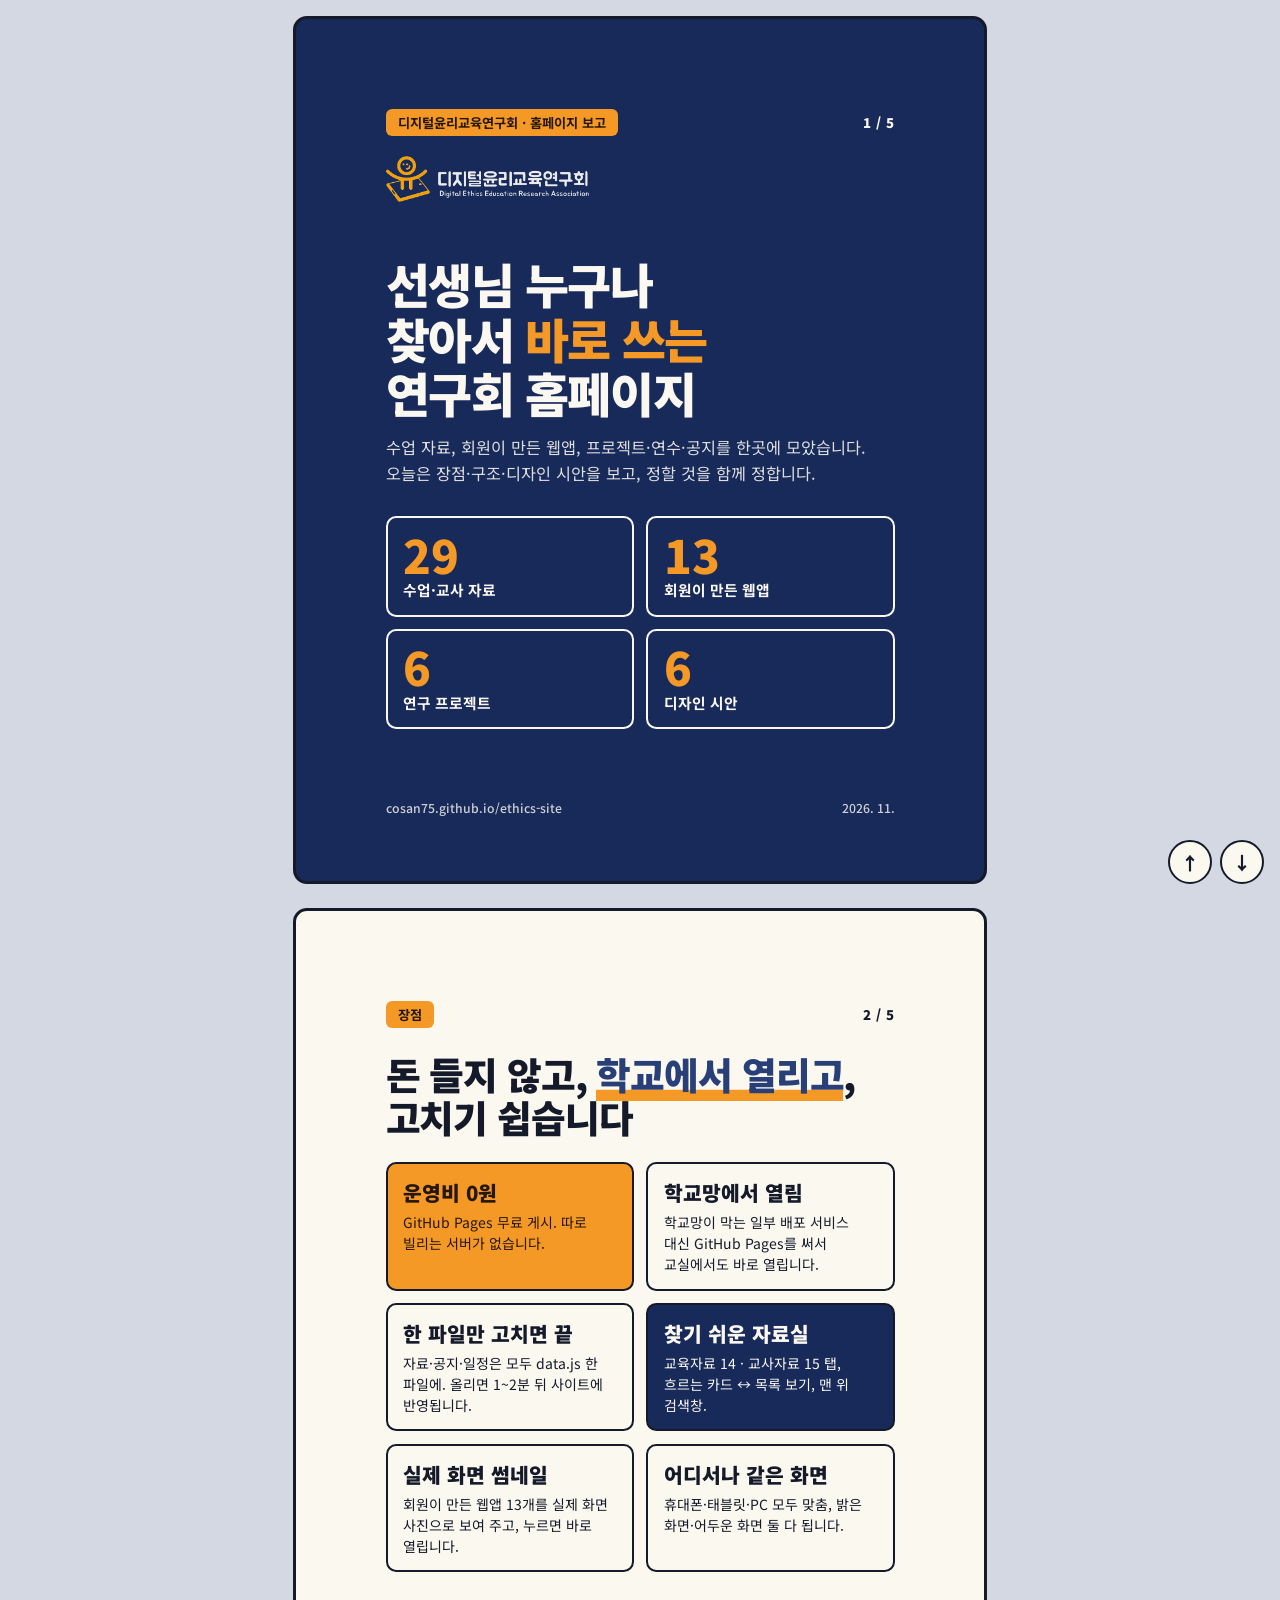
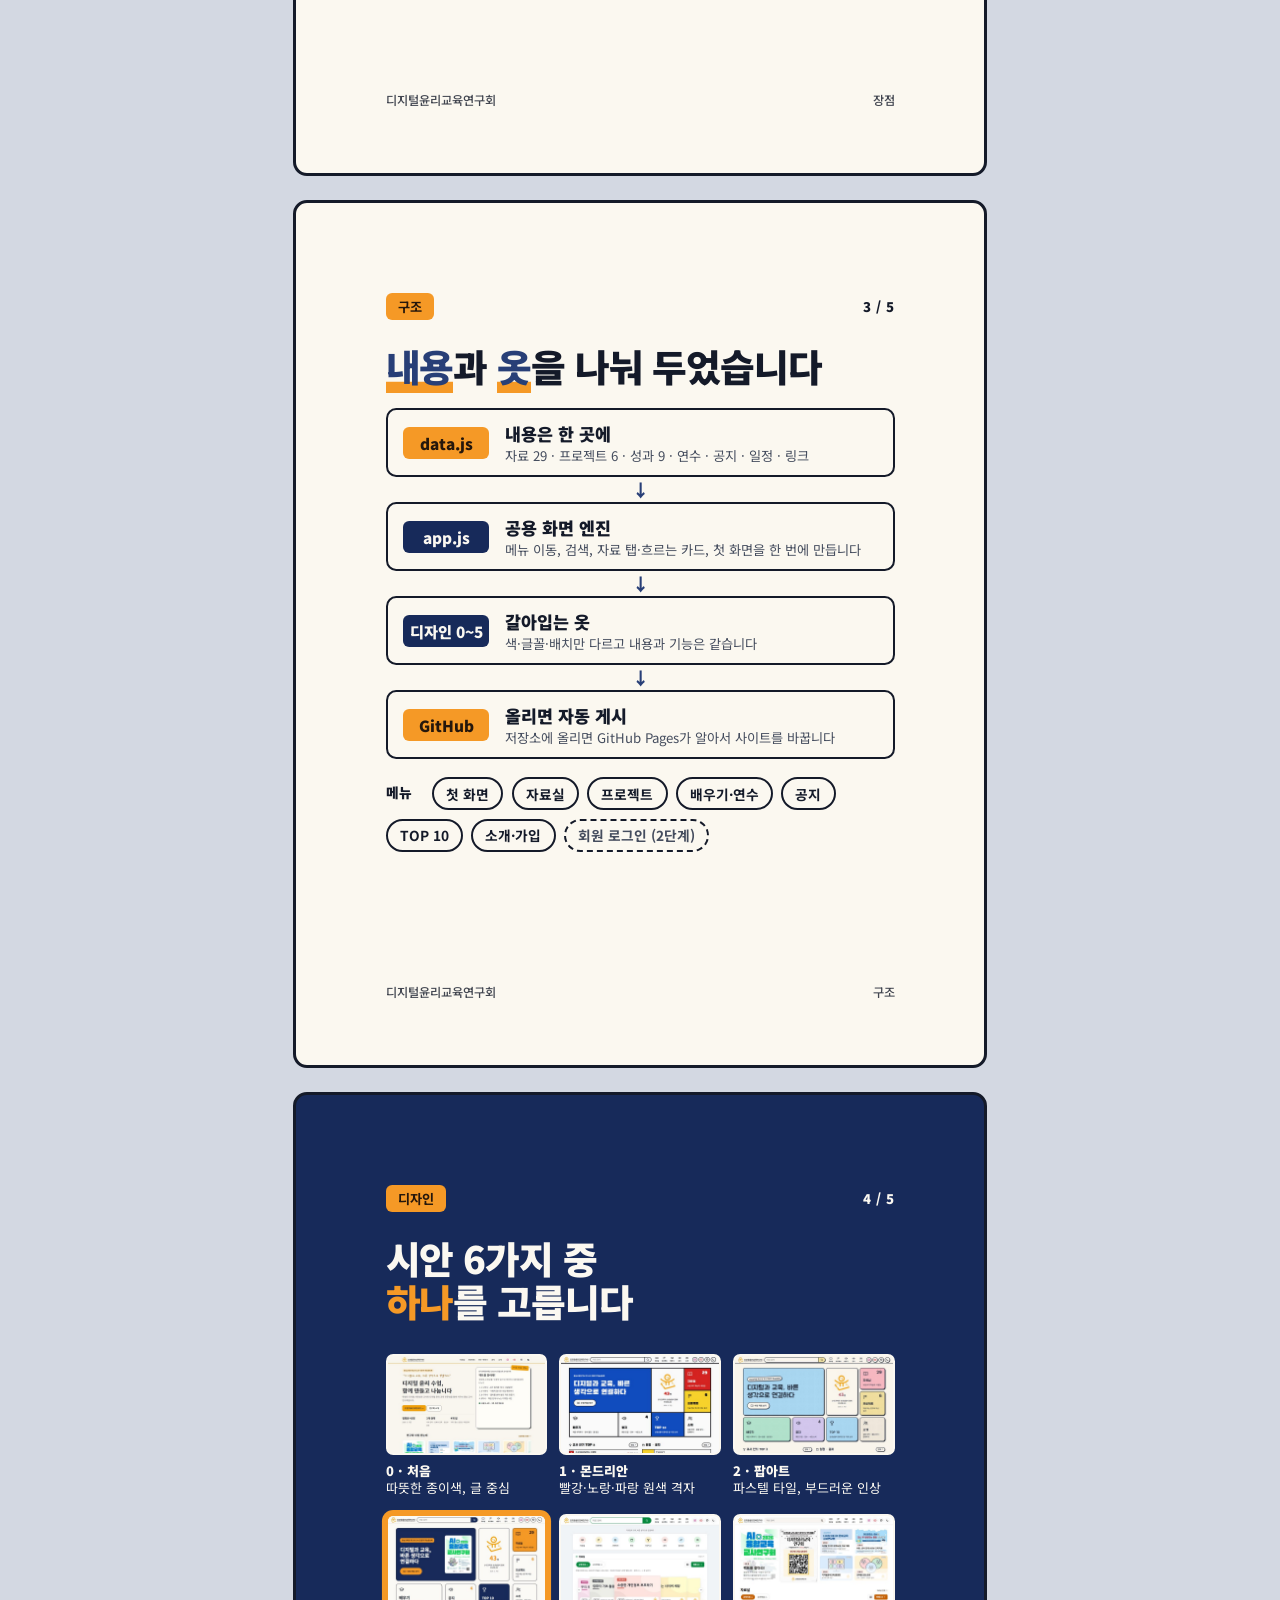
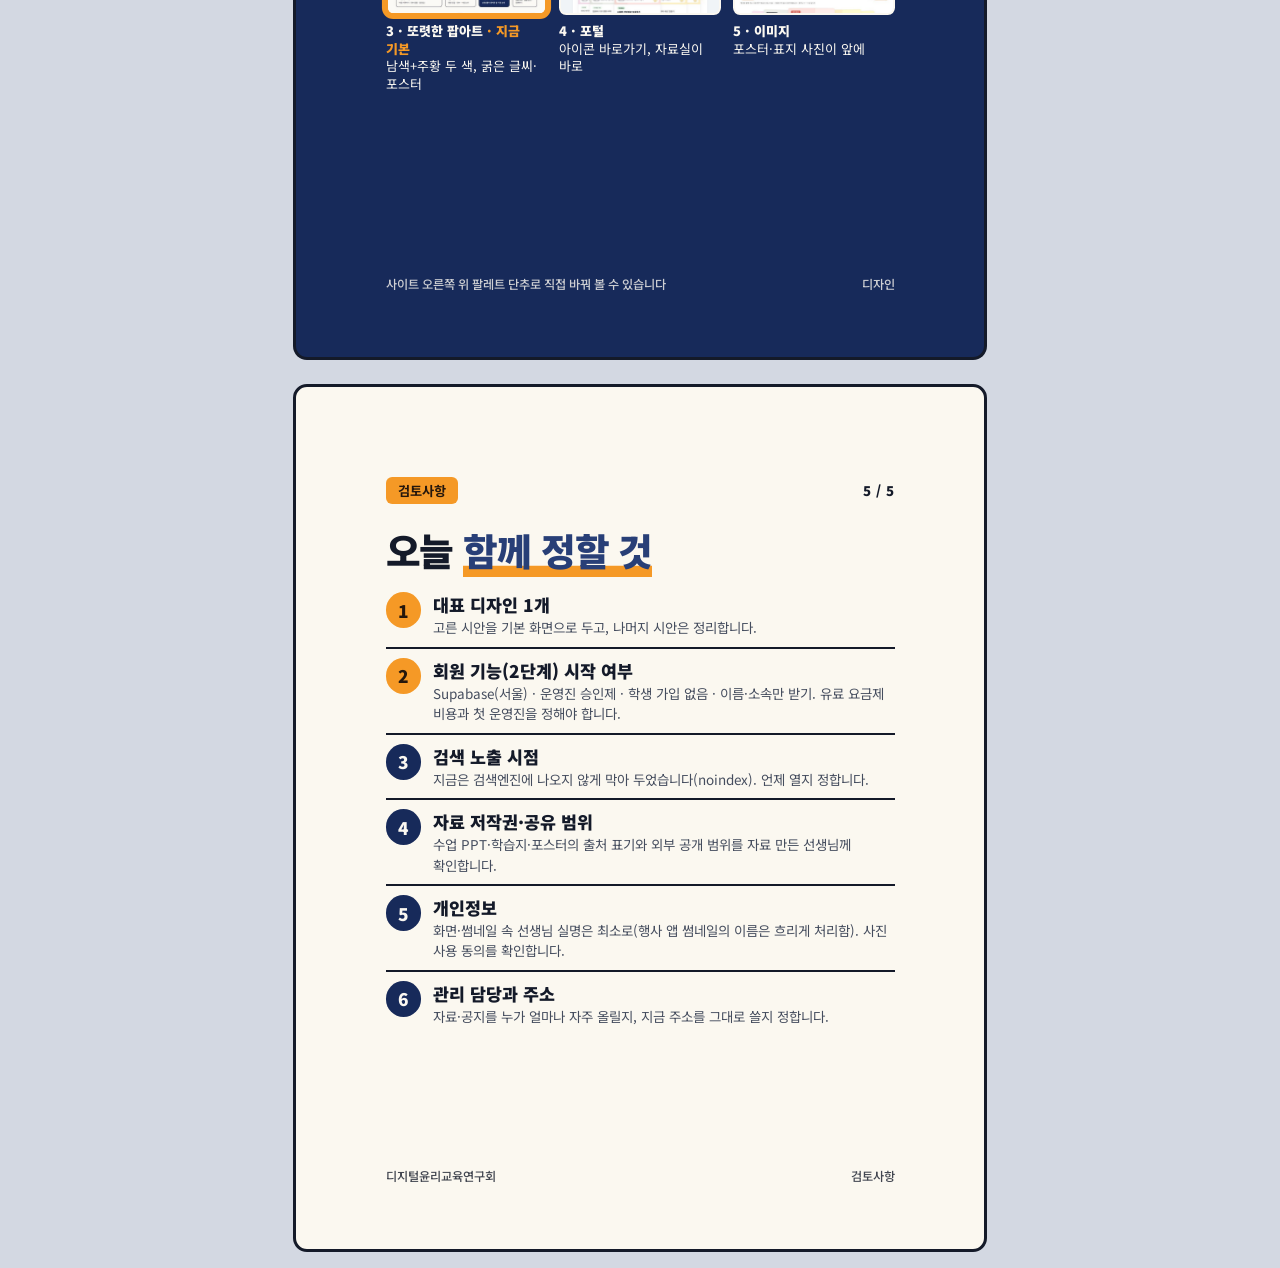
==== brief/index.html @ 2b992756 "docs(brief): 회의 발표용 카드뉴스 5장(장점·구조·디자인·검토사항), 디자인 3 이름을 '또렷한 팝아트'로 Co-Authored-By: Claude Opus 5.5 <n" ====
<!doctype html>
<html lang="ko">
<head>
<meta charset="utf-8">
<meta name="viewport" content="width=device-width, initial-scale=1">
<meta name="robots" content="noindex, nofollow">
<title>홈페이지 결과 보고</title>
<link rel="preconnect" href="https://fonts.googleapis.com">
<link rel="preconnect" href="https://fonts.gstatic.com" crossorigin>
<link href="https://fonts.googleapis.com/css2?family=Noto+Sans+KR:wght@400;500;700;900&display=swap" rel="stylesheet">
<style>
/* 카드뉴스 5장 · 디자인 3(또렷한 팝아트) 색을 그대로 씀 */
:root {
  --navy: oklch(30% 0.09 265);
  --navy-2: oklch(38% 0.1 265);
  --on-navy: oklch(98% 0.01 90);
  --orange: oklch(76% 0.16 65);
  --on-orange: oklch(22% 0.03 60);
  --paper: oklch(98% 0.012 90);
  --ink: oklch(22% 0.03 265);
  --ink-2: oklch(42% 0.03 265);
  --rule: oklch(22% 0.03 265);
  --bg: oklch(88% 0.015 265);
  --font: "Noto Sans KR", system-ui, sans-serif;
}
@media (prefers-color-scheme: dark) {
  :root:not([data-theme="light"]) { --bg: oklch(18% 0.02 265); }
}
:root[data-theme="dark"] { --bg: oklch(18% 0.02 265); }
* { box-sizing: border-box; }
html, body { margin: 0; overflow-x: clip; }
html { scroll-snap-type: y mandatory; scroll-behavior: smooth; }
body {
  background: var(--bg); color: var(--ink); font-family: var(--font);
  word-break: keep-all; overflow-wrap: break-word; -webkit-font-smoothing: antialiased;
}
.deck { display: flex; flex-direction: column; align-items: center; gap: 24px; padding: 16px; }
.card {
  width: min(100%, calc((100svh - 32px) * 0.8), 860px); aspect-ratio: 4 / 5; scroll-snap-align: center;
  container-type: inline-size; position: relative; overflow: hidden;
  border: 3px solid var(--rule); border-radius: 14px;
  background: var(--paper); color: var(--ink);
  display: flex; flex-direction: column; padding: 7cqi 7cqi 5cqi;
}
.card.navy { background: var(--navy); color: var(--on-navy); }
.top { display: flex; justify-content: space-between; align-items: center; gap: 3cqi; font-size: 2.6cqi; font-weight: 700; }
.tag { background: var(--orange); color: var(--on-orange); padding: 0.8cqi 2.4cqi; border-radius: 1.2cqi; }
.pg { font-weight: 900; letter-spacing: 0.04em; }
h1, h2 { margin: 0; font-weight: 900; letter-spacing: -0.03em; line-height: 1.14; }
h1 { font-size: 9.4cqi; margin-top: auto; }
h2 { font-size: 7.4cqi; margin-top: 5cqi; }
h1 em, h2 em { font-style: normal; color: var(--orange); }
.card:not(.navy) h2 em { color: var(--navy-2); box-shadow: inset 0 -2.2cqi 0 var(--orange); }
.lede { font-size: 3.2cqi; line-height: 1.55; margin: 3cqi 0 0; opacity: 0.88; }
.foot { margin-top: auto; padding-top: 3cqi; display: flex; justify-content: space-between; gap: 3cqi; font-size: 2.4cqi; font-weight: 500; opacity: 0.8; }

/* 1 표지 */
.stats { display: grid; grid-template-columns: repeat(2, minmax(0, 1fr)); gap: 2.4cqi; margin-top: 6cqi; }
.stats div { border: 0.5cqi solid var(--on-navy); border-radius: 2cqi; padding: 2.6cqi 3cqi; }
.stats b { display: block; font-size: 9cqi; font-weight: 900; line-height: 1; color: var(--orange); }
.stats span { font-size: 2.9cqi; font-weight: 700; }
.logo { width: 40cqi; height: auto; margin-top: 4cqi; }

/* 2 장점 */
.pros { list-style: none; margin: 4.5cqi 0 0; padding: 0; display: grid; grid-template-columns: repeat(2, minmax(0, 1fr)); gap: 2.4cqi; }
.pros li { border: 0.5cqi solid var(--rule); border-radius: 2cqi; padding: 2.6cqi 3cqi; background: var(--paper); }
.pros li:nth-child(1) { background: var(--orange); color: var(--on-orange); }
.pros li:nth-child(4) { background: var(--navy); color: var(--on-navy); }
.pros b { display: block; font-size: 4cqi; font-weight: 900; margin-bottom: 1cqi; }
.pros span { font-size: 2.75cqi; line-height: 1.5; display: block; }

/* 3 구조 */
.flow { display: grid; grid-template-columns: minmax(0, 1fr); margin-top: 4cqi; }
.step { display: grid; grid-template-columns: 17cqi minmax(0, 1fr); align-items: center; gap: 3cqi; border: 0.5cqi solid var(--rule); border-radius: 2cqi; padding: 2cqi 3cqi; background: var(--paper); }
.step code { font-family: var(--font); font-weight: 900; font-size: 3cqi; background: var(--navy); color: var(--on-navy); border-radius: 1.2cqi; padding: 1cqi 0; text-align: center; white-space: nowrap; }
.step.hot code { background: var(--orange); color: var(--on-orange); }
.step b { font-size: 3.4cqi; font-weight: 900; }
.step span { display: block; font-size: 2.6cqi; color: var(--ink-2); line-height: 1.45; }
.arrow { text-align: center; font-size: 3.4cqi; font-weight: 900; line-height: 1; padding: 0.8cqi 0; color: var(--navy-2); }
.menu { margin-top: 3.6cqi; display: flex; flex-wrap: wrap; gap: 1.6cqi; }
.menu span { border: 0.5cqi solid var(--rule); border-radius: 99px; padding: 0.9cqi 2.4cqi; font-size: 2.7cqi; font-weight: 700; white-space: nowrap; }
.menu .lbl { border: 0; padding-left: 0; font-weight: 900; }
.menu .later { border-style: dashed; color: var(--ink-2); }

/* 4 디자인 */
.shots { display: grid; grid-template-columns: repeat(3, minmax(0, 1fr)); gap: 3.4cqi 2.4cqi; margin-top: 6cqi; }
.shots figure { margin: 0; min-width: 0; }
.shots img { display: block; width: 100%; height: auto; aspect-ratio: 16 / 10; object-fit: cover; object-position: top; border-radius: 1.4cqi; border: 0.5cqi solid var(--on-navy); background: var(--paper); }
.shots figcaption { margin-top: 1.4cqi; font-size: 2.55cqi; line-height: 1.35; }
.shots figcaption b { font-weight: 900; }
.shots .pick img { border-color: var(--orange); box-shadow: 0 0 0 0.8cqi var(--orange); }
.shots .pick b::after { content: " · 지금 기본"; color: var(--orange); }

/* 5 검토사항 */
.todo { list-style: none; margin: 4cqi 0 0; padding: 0; display: grid; gap: 1.8cqi; counter-reset: t; }
.todo li { counter-increment: t; display: grid; grid-template-columns: 7cqi minmax(0, 1fr); gap: 2.4cqi; align-items: start; border-bottom: 0.4cqi solid var(--rule); padding-bottom: 1.8cqi; }
.todo li:last-child { border-bottom: 0; }
.todo li::before { content: counter(t); display: grid; place-items: center; width: 7cqi; height: 7cqi; border-radius: 50%; background: var(--navy); color: var(--on-navy); font-weight: 900; font-size: 3.4cqi; }
.todo li.now::before { background: var(--orange); color: var(--on-orange); }
.todo b { font-size: 3.4cqi; font-weight: 900; display: block; }
.todo span { font-size: 2.65cqi; line-height: 1.5; color: var(--ink-2); display: block; }

/* 넘기기 단추 */
.nav { position: fixed; right: 16px; bottom: 16px; display: flex; gap: 8px; z-index: 5; }
.nav button {
  width: 44px; height: 44px; border-radius: 50%; border: 2px solid var(--rule);
  background: var(--paper); color: var(--ink); font: 900 18px/1 var(--font); cursor: pointer;
}
.nav button:hover { background: var(--orange); color: var(--on-orange); }
.nav button:focus-visible { outline: 3px solid var(--orange); outline-offset: 2px; }
@media (prefers-reduced-motion: reduce) { html { scroll-behavior: auto; } }
@media print {
  html { scroll-snap-type: none; } body { background: #fff; }
  .nav { display: none; } .deck { padding: 0; gap: 0; }
  .card { width: 180mm; break-after: page; }
}
</style>
</head>
<body>
<main class="deck">

  <!-- 1 표지 -->
  <section class="card navy" id="c1" aria-label="1. 표지">
    <div class="top"><span class="tag">디지털윤리교육연구회 · 홈페이지 보고</span><span class="pg">1 / 5</span></div>
    <img class="logo" src="../img/lockup-dark.png" alt="디지털윤리교육연구회">
    <h1>선생님 누구나<br>찾아서 <em>바로 쓰는</em><br>연구회 홈페이지</h1>
    <p class="lede">수업 자료, 회원이 만든 웹앱, 프로젝트·연수·공지를 한곳에 모았습니다. 오늘은 장점·구조·디자인 시안을 보고, 정할 것을 함께 정합니다.</p>
    <div class="stats">
      <div><b>29</b><span>수업·교사 자료</span></div>
      <div><b>13</b><span>회원이 만든 웹앱</span></div>
      <div><b>6</b><span>연구 프로젝트</span></div>
      <div><b>6</b><span>디자인 시안</span></div>
    </div>
    <div class="foot"><span>cosan75.github.io/ethics-site</span><span>2026. 11.</span></div>
  </section>

  <!-- 2 장점 -->
  <section class="card" id="c2" aria-label="2. 장점">
    <div class="top"><span class="tag">장점</span><span class="pg">2 / 5</span></div>
    <h2>돈 들지 않고, <em>학교에서 열리고</em>,<br>고치기 쉽습니다</h2>
    <ul class="pros">
      <li><b>운영비 0원</b><span>GitHub Pages 무료 게시. 따로 빌리는 서버가 없습니다.</span></li>
      <li><b>학교망에서 열림</b><span>학교망이 막는 일부 배포 서비스 대신 GitHub Pages를 써서 교실에서도 바로 열립니다.</span></li>
      <li><b>한 파일만 고치면 끝</b><span>자료·공지·일정은 모두 data.js 한 파일에. 올리면 1~2분 뒤 사이트에 반영됩니다.</span></li>
      <li><b>찾기 쉬운 자료실</b><span>교육자료 14 · 교사자료 15 탭, 흐르는 카드 ↔ 목록 보기, 맨 위 검색창.</span></li>
      <li><b>실제 화면 썸네일</b><span>회원이 만든 웹앱 13개를 실제 화면 사진으로 보여 주고, 누르면 바로 열립니다.</span></li>
      <li><b>어디서나 같은 화면</b><span>휴대폰·태블릿·PC 모두 맞춤, 밝은 화면·어두운 화면 둘 다 됩니다.</span></li>
    </ul>
    <div class="foot"><span>디지털윤리교육연구회</span><span>장점</span></div>
  </section>

  <!-- 3 구조 -->
  <section class="card" id="c3" aria-label="3. 구조">
    <div class="top"><span class="tag">구조</span><span class="pg">3 / 5</span></div>
    <h2><em>내용</em>과 <em>옷</em>을 나눠 두었습니다</h2>
    <div class="flow">
      <div class="step hot"><code>data.js</code><div><b>내용은 한 곳에</b><span>자료 29 · 프로젝트 6 · 성과 9 · 연수 · 공지 · 일정 · 링크</span></div></div>
      <div class="arrow" aria-hidden="true">↓</div>
      <div class="step"><code>app.js</code><div><b>공용 화면 엔진</b><span>메뉴 이동, 검색, 자료 탭·흐르는 카드, 첫 화면을 한 번에 만듭니다</span></div></div>
      <div class="arrow" aria-hidden="true">↓</div>
      <div class="step"><code>디자인 0~5</code><div><b>갈아입는 옷</b><span>색·글꼴·배치만 다르고 내용과 기능은 같습니다</span></div></div>
      <div class="arrow" aria-hidden="true">↓</div>
      <div class="step hot"><code>GitHub</code><div><b>올리면 자동 게시</b><span>저장소에 올리면 GitHub Pages가 알아서 사이트를 바꿉니다</span></div></div>
    </div>
    <div class="menu">
      <span class="lbl">메뉴</span><span>첫 화면</span><span>자료실</span><span>프로젝트</span><span>배우기·연수</span><span>공지</span><span>TOP 10</span><span>소개·가입</span><span class="later">회원 로그인 (2단계)</span>
    </div>
    <div class="foot"><span>디지털윤리교육연구회</span><span>구조</span></div>
  </section>

  <!-- 4 디자인 -->
  <section class="card navy" id="c4" aria-label="4. 디자인 시안">
    <div class="top"><span class="tag">디자인</span><span class="pg">4 / 5</span></div>
    <h2>시안 6가지 중<br><em>하나</em>를 고릅니다</h2>
    <div class="shots">
      <figure><img src="d0.jpg" alt="디자인 0 첫 화면" width="640" height="400"><figcaption><b>0 · 처음</b><br>따뜻한 종이색, 글 중심</figcaption></figure>
      <figure><img src="d1.jpg" alt="디자인 1 첫 화면" width="640" height="400"><figcaption><b>1 · 몬드리안</b><br>빨강·노랑·파랑 원색 격자</figcaption></figure>
      <figure><img src="d2.jpg" alt="디자인 2 첫 화면" width="640" height="400"><figcaption><b>2 · 팝아트</b><br>파스텔 타일, 부드러운 인상</figcaption></figure>
      <figure class="pick"><img src="d3.jpg" alt="디자인 3 첫 화면" width="640" height="400"><figcaption><b>3 · 또렷한 팝아트</b><br>남색+주황 두 색, 굵은 글씨·포스터</figcaption></figure>
      <figure><img src="d4.jpg" alt="디자인 4 첫 화면" width="640" height="400"><figcaption><b>4 · 포털</b><br>아이콘 바로가기, 자료실이 바로</figcaption></figure>
      <figure><img src="d5.jpg" alt="디자인 5 첫 화면" width="640" height="400"><figcaption><b>5 · 이미지</b><br>포스터·표지 사진이 앞에</figcaption></figure>
    </div>
    <div class="foot"><span>사이트 오른쪽 위 팔레트 단추로 직접 바꿔 볼 수 있습니다</span><span>디자인</span></div>
  </section>

  <!-- 5 검토사항 -->
  <section class="card" id="c5" aria-label="5. 검토사항">
    <div class="top"><span class="tag">검토사항</span><span class="pg">5 / 5</span></div>
    <h2>오늘 <em>함께 정할 것</em></h2>
    <ol class="todo">
      <li class="now"><div><b>대표 디자인 1개</b><span>고른 시안을 기본 화면으로 두고, 나머지 시안은 정리합니다.</span></div></li>
      <li class="now"><div><b>회원 기능(2단계) 시작 여부</b><span>Supabase(서울) · 운영진 승인제 · 학생 가입 없음 · 이름·소속만 받기. 유료 요금제 비용과 첫 운영진을 정해야 합니다.</span></div></li>
      <li><div><b>검색 노출 시점</b><span>지금은 검색엔진에 나오지 않게 막아 두었습니다(noindex). 언제 열지 정합니다.</span></div></li>
      <li><div><b>자료 저작권·공유 범위</b><span>수업 PPT·학습지·포스터의 출처 표기와 외부 공개 범위를 자료 만든 선생님께 확인합니다.</span></div></li>
      <li><div><b>개인정보</b><span>화면·썸네일 속 선생님 실명은 최소로(행사 앱 썸네일의 이름은 흐리게 처리함). 사진 사용 동의를 확인합니다.</span></div></li>
      <li><div><b>관리 담당과 주소</b><span>자료·공지를 누가 얼마나 자주 올릴지, 지금 주소를 그대로 쓸지 정합니다.</span></div></li>
    </ol>
    <div class="foot"><span>디지털윤리교육연구회</span><span>검토사항</span></div>
  </section>

</main>
<nav class="nav" aria-label="카드 넘기기">
  <button type="button" data-d="-1" aria-label="이전 카드">↑</button>
  <button type="button" data-d="1" aria-label="다음 카드">↓</button>
</nav>
<script>
(function () {
  var cards = [].slice.call(document.querySelectorAll(".card"));
  function cur() {
    var mid = window.innerHeight / 2, best = 0, d = Infinity;
    cards.forEach(function (c, i) { var r = c.getBoundingClientRect(), m = Math.abs(r.top + r.height / 2 - mid); if (m < d) { d = m; best = i; } });
    return best;
  }
  function go(step) { var i = Math.max(0, Math.min(cards.length - 1, cur() + step)); cards[i].scrollIntoView({ block: "center" }); }
  document.querySelectorAll(".nav button").forEach(function (b) { b.addEventListener("click", function () { go(+b.dataset.d); }); });
  document.addEventListener("keydown", function (e) {
    if (e.key === "ArrowRight" || e.key === "ArrowDown" || e.key === "PageDown" || e.key === " ") { e.preventDefault(); go(1); }
    else if (e.key === "ArrowLeft" || e.key === "ArrowUp" || e.key === "PageUp") { e.preventDefault(); go(-1); }
  });
})();
</script>
</body>
</html>
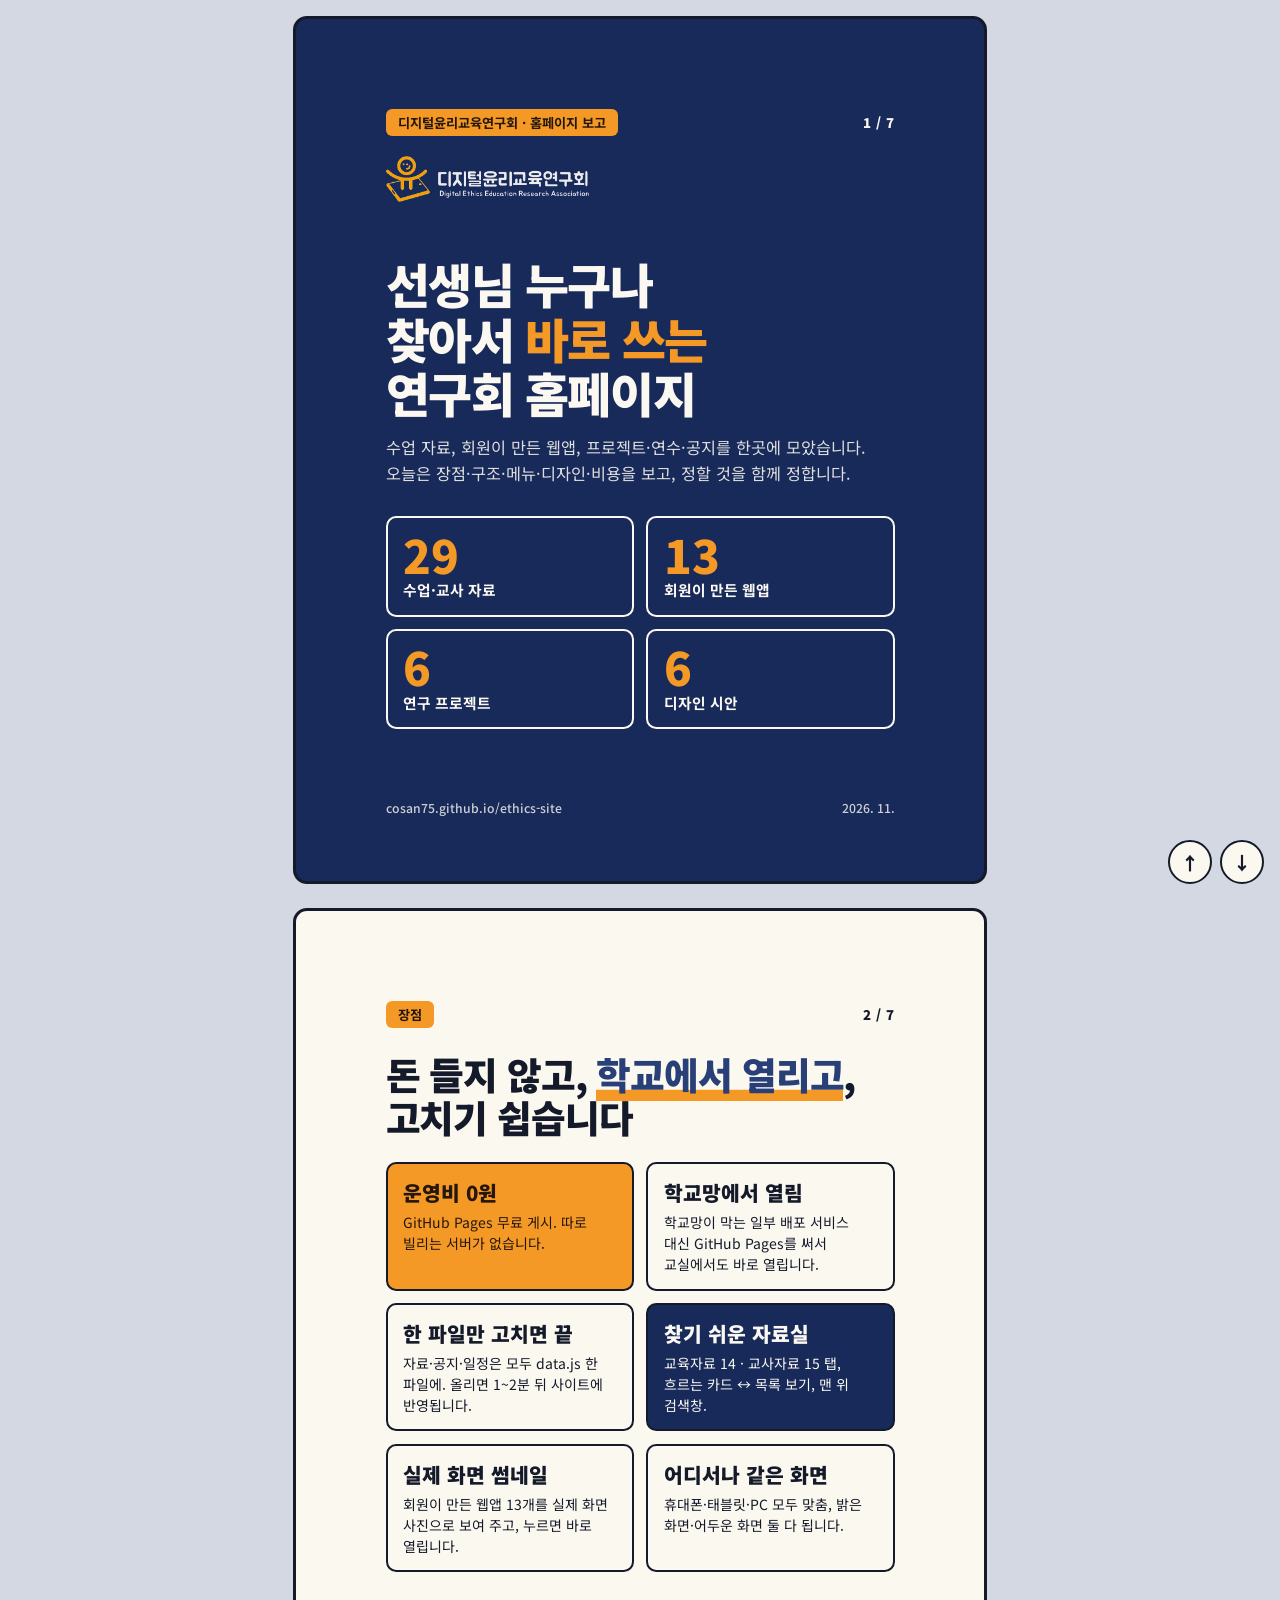
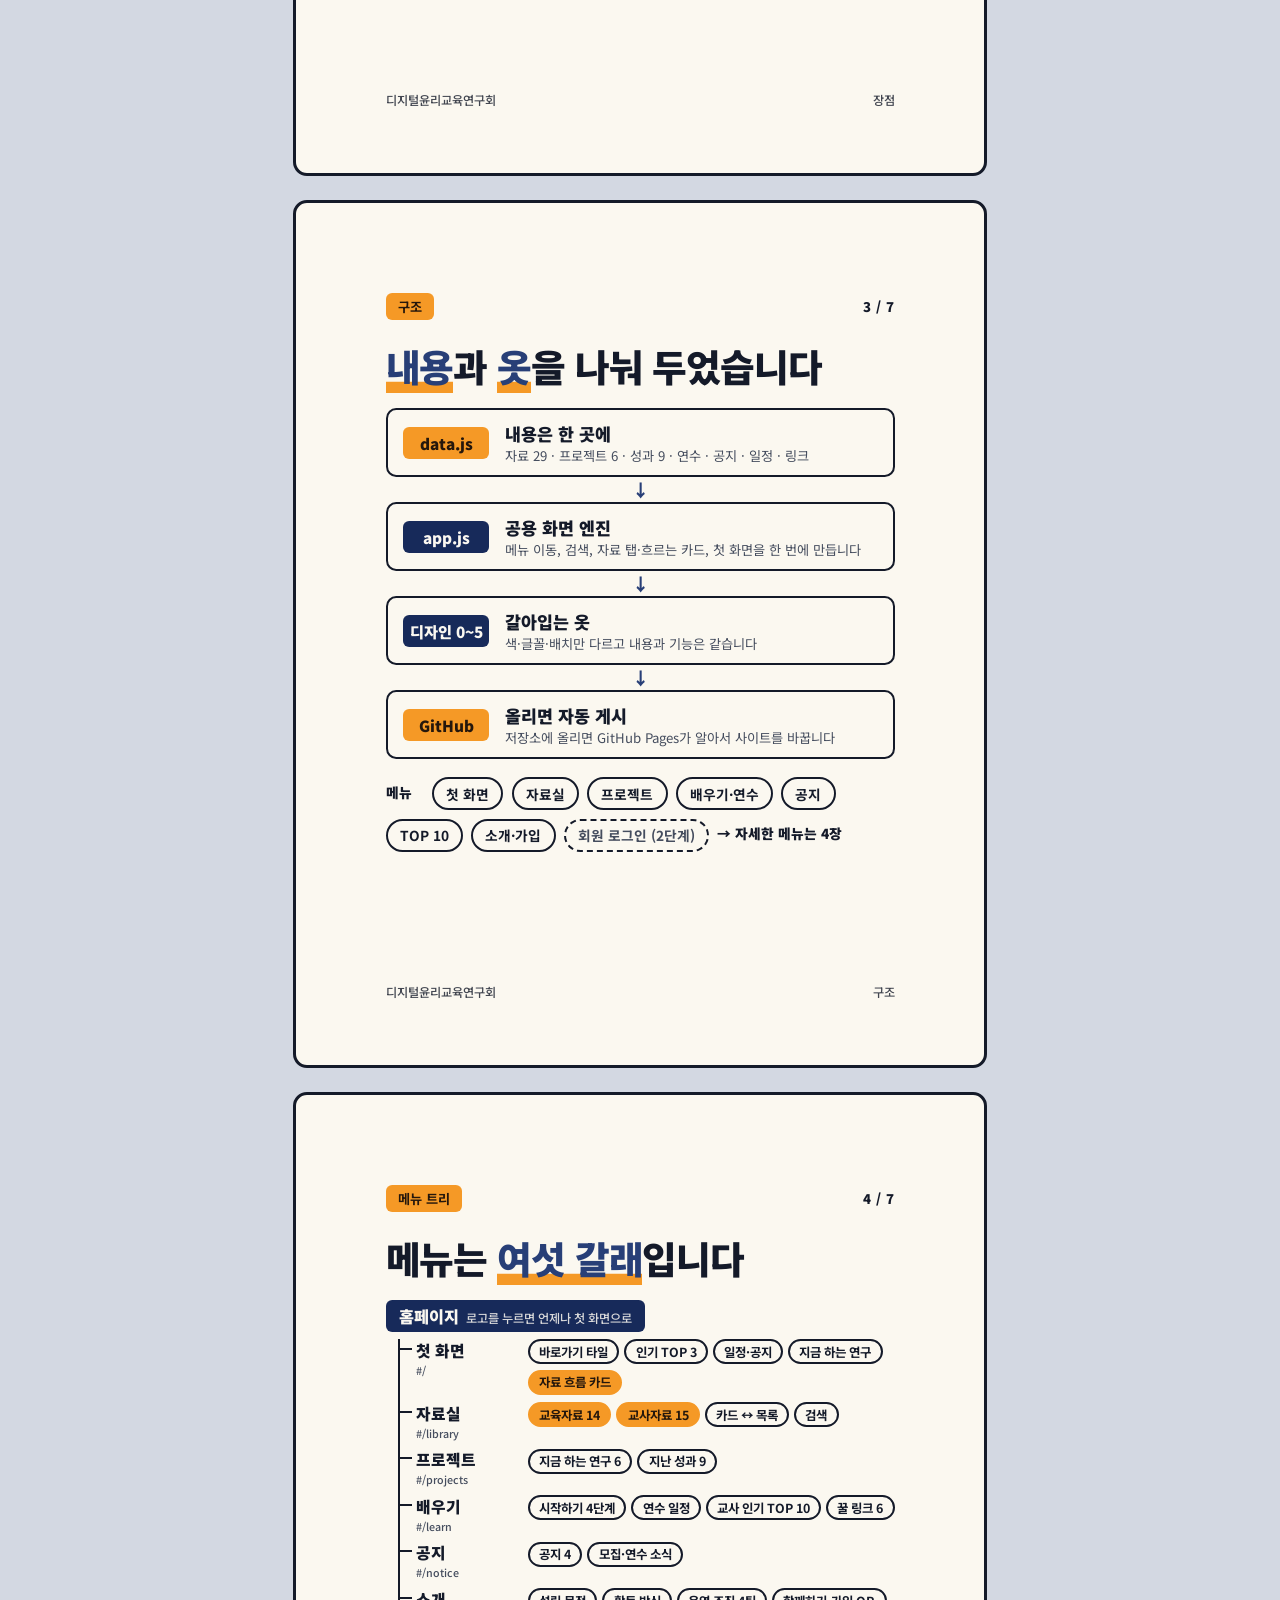
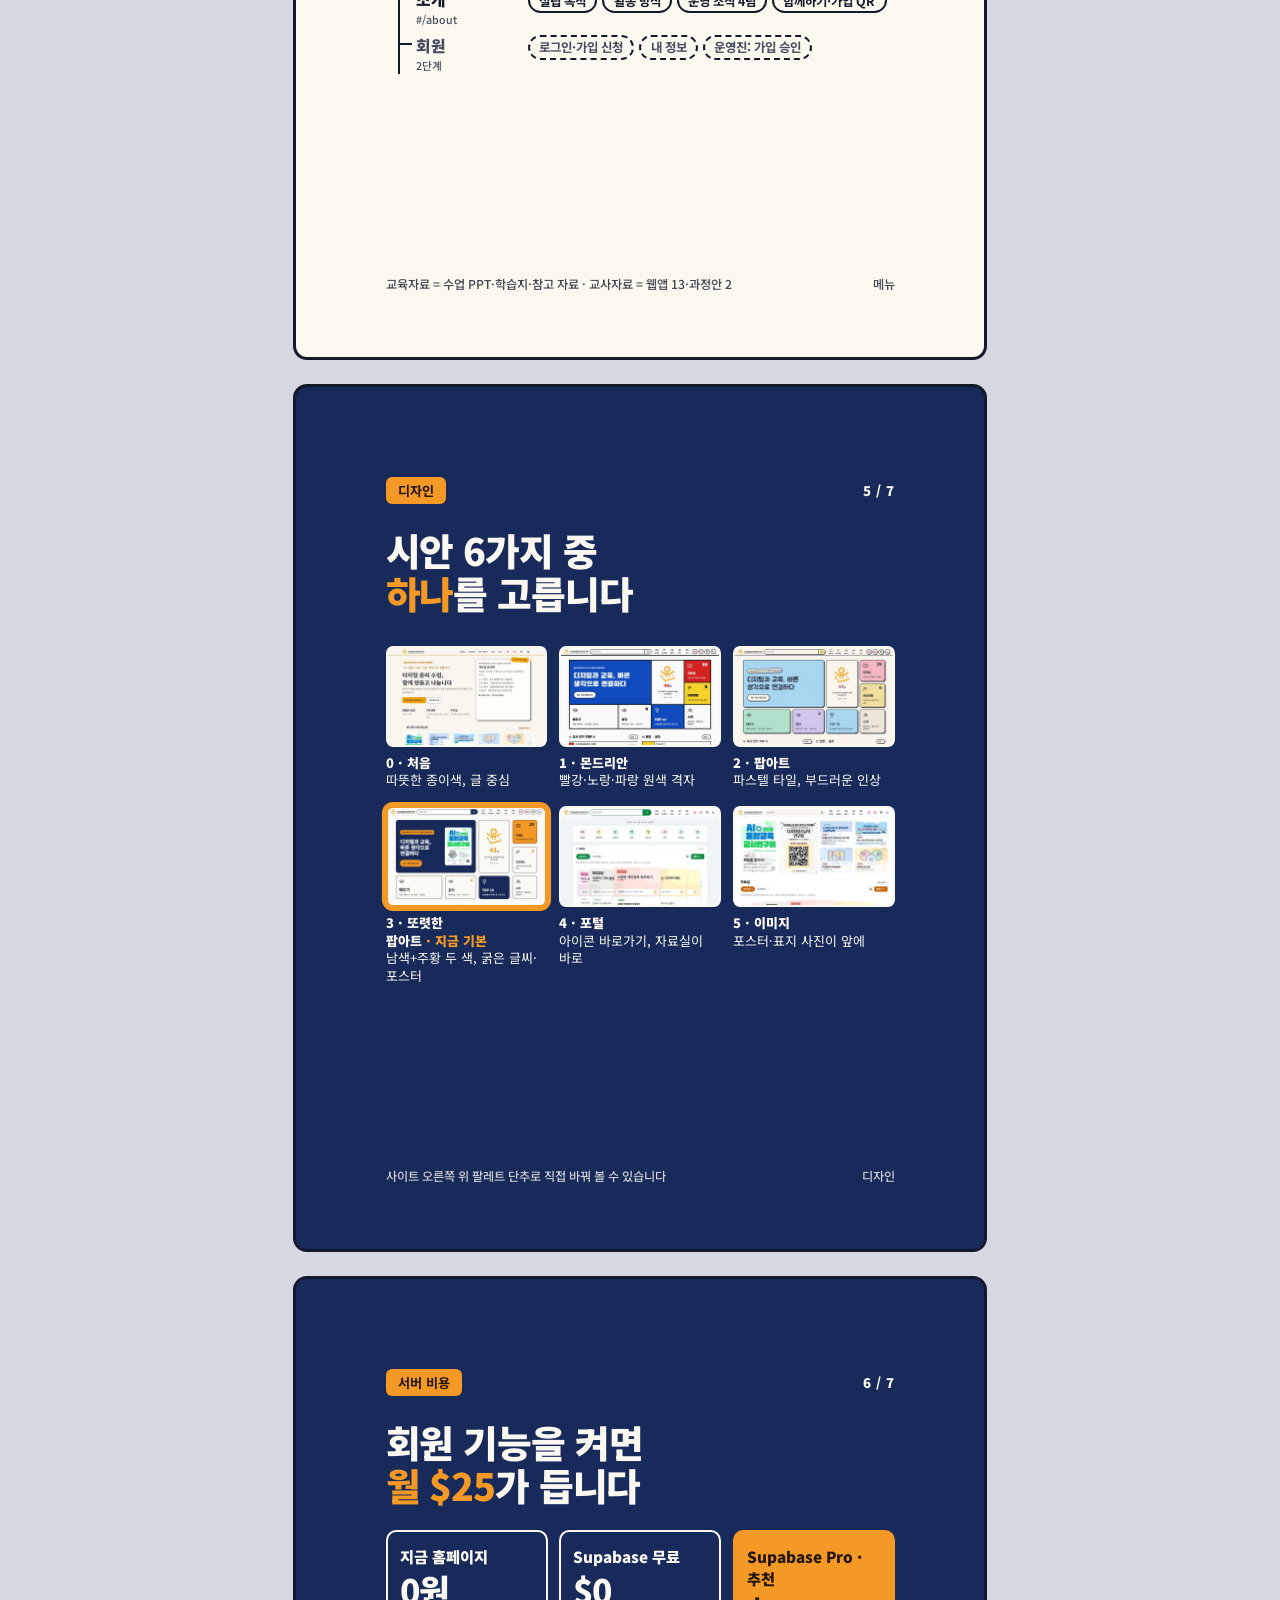
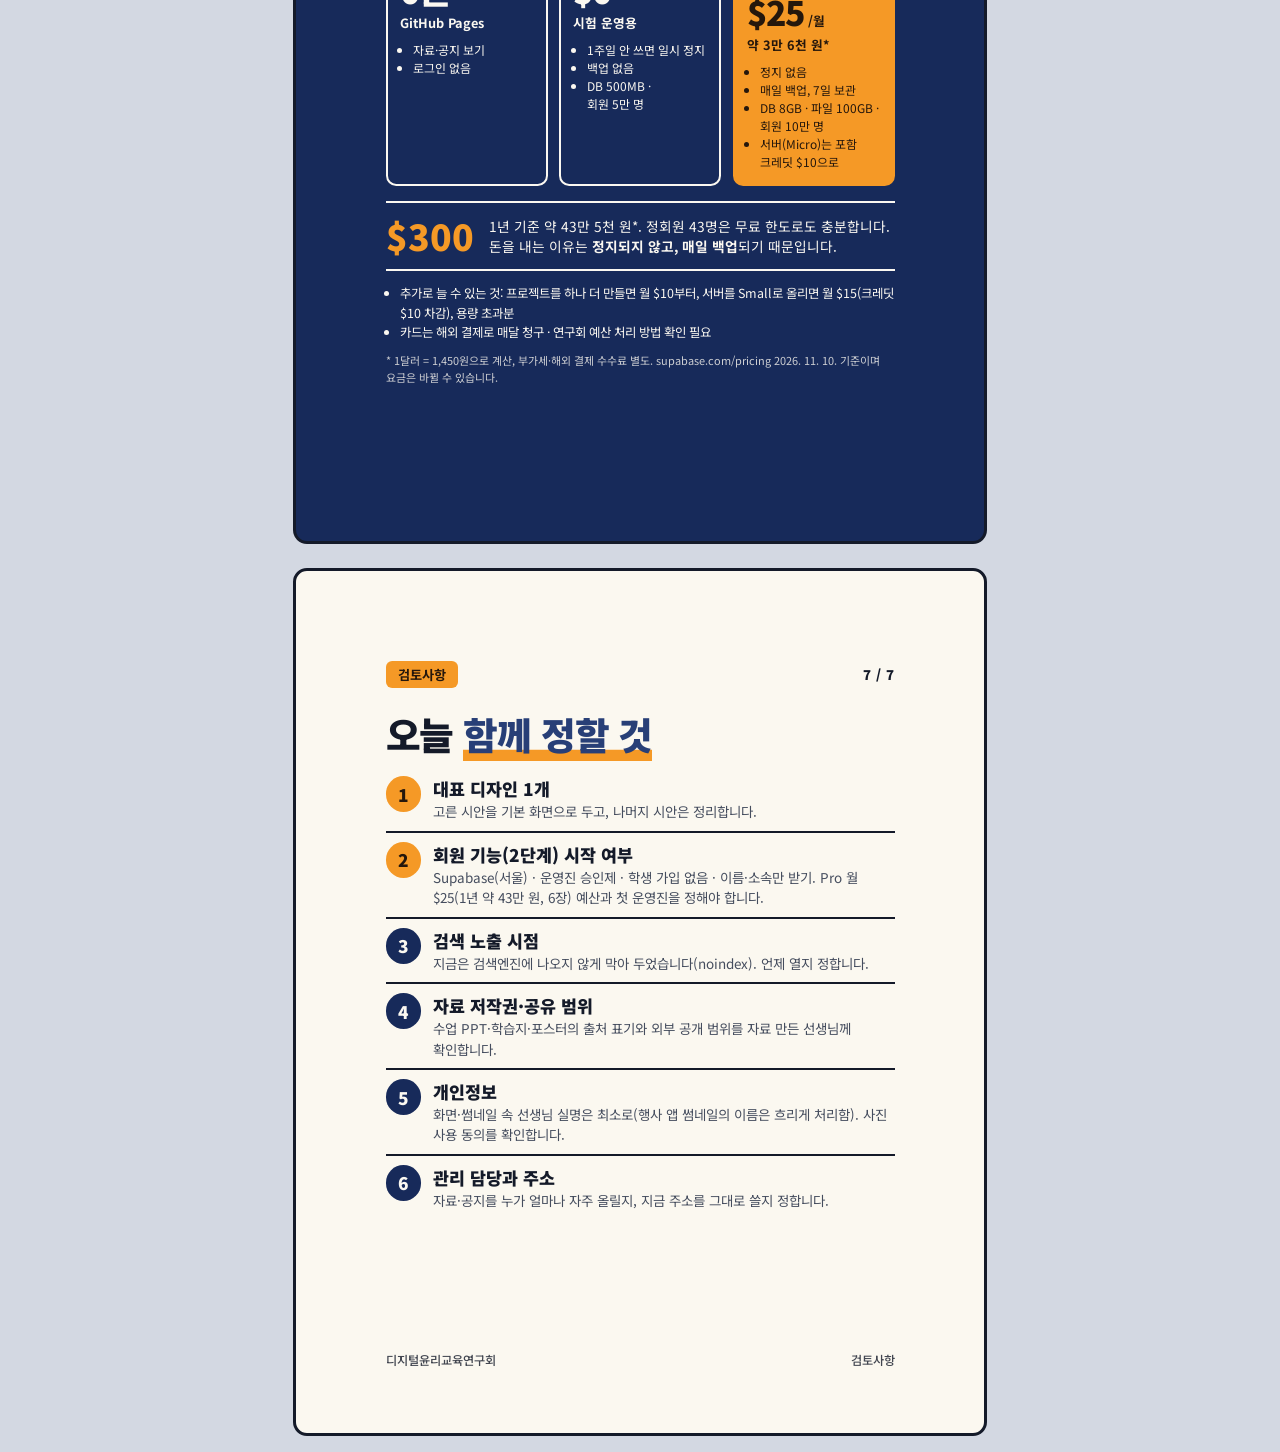
==== commit 8c4f15fe: "docs(brief): 메뉴 트리·Supabase 서버 비용 카드 추가(7장) Co-Authored-By: Claude Opus 5.5 <noreply@anthropic.com>" ====
--- a/brief/index.html
+++ b/brief/index.html
@@ -89,7 +89,7 @@
 .shots figcaption { margin-top: 1.4cqi; font-size: 2.55cqi; line-height: 1.35; }
 .shots figcaption b { font-weight: 900; }
 .shots .pick img { border-color: var(--orange); box-shadow: 0 0 0 0.8cqi var(--orange); }
-.shots .pick b::after { content: " · 지금 기본"; color: var(--orange); }
+.shots .pick b::after { content: " · 지금 기본"; color: var(--orange); white-space: nowrap; }
 
 /* 5 검토사항 */
 .todo { list-style: none; margin: 4cqi 0 0; padding: 0; display: grid; gap: 1.8cqi; counter-reset: t; }
@@ -100,6 +100,36 @@
 .todo b { font-size: 3.4cqi; font-weight: 900; display: block; }
 .todo span { font-size: 2.65cqi; line-height: 1.5; color: var(--ink-2); display: block; }
 
+/* 메뉴 트리 */
+.tree { list-style: none; margin: 4cqi 0 0; padding: 0; font-size: 2.7cqi; line-height: 1.45; }
+.tree .root { display: inline-block; background: var(--navy); color: var(--on-navy); font-weight: 900; font-size: 3.2cqi; border-radius: 1.2cqi; padding: 0.8cqi 2.6cqi; }
+.tree .root small { font-weight: 500; font-size: 2.4cqi; opacity: 0.85; margin-left: 1.4cqi; }
+.tree > li > ul { list-style: none; margin: 1.4cqi 0 0 2.4cqi; padding: 0 0 0 3.2cqi; border-left: 0.5cqi solid var(--rule); display: grid; gap: 1.5cqi; }
+.tree > li > ul > li { position: relative; display: grid; grid-template-columns: 20cqi minmax(0, 1fr); gap: 2cqi; align-items: baseline; }
+.tree > li > ul > li::before { content: ""; position: absolute; left: -3.2cqi; top: 1.7cqi; width: 2.4cqi; border-top: 0.5cqi solid var(--rule); }
+.tree b { font-weight: 900; font-size: 3.1cqi; }
+.tree b code { font-family: var(--font); font-weight: 500; font-size: 2.1cqi; color: var(--ink-2); display: block; }
+.tree .leaf { display: flex; flex-wrap: wrap; gap: 1cqi; }
+.tree .leaf span { border: 0.4cqi solid var(--rule); border-radius: 99px; padding: 0.3cqi 1.8cqi; font-weight: 700; font-size: 2.45cqi; white-space: nowrap; }
+.tree .leaf span.o { background: var(--orange); color: var(--on-orange); border-color: var(--orange); }
+.tree .later b { color: var(--ink-2); }
+.tree .later .leaf span { color: var(--ink-2); border-style: dashed; }
+
+/* 비용 */
+.plans { display: grid; grid-template-columns: repeat(3, minmax(0, 1fr)); gap: 2.2cqi; margin-top: 4.5cqi; }
+.plan { border: 0.5cqi solid var(--on-navy); border-radius: 2cqi; padding: 2.6cqi 2.4cqi; display: flex; flex-direction: column; gap: 1.2cqi; }
+.plan.rec { background: var(--orange); color: var(--on-orange); border-color: var(--orange); }
+.plan h3 { margin: 0; font-size: 3cqi; font-weight: 900; }
+.plan .price { font-size: 6.6cqi; font-weight: 900; line-height: 1; letter-spacing: -0.03em; }
+.plan .price small { font-size: 2.5cqi; font-weight: 700; letter-spacing: 0; }
+.plan .krw { font-size: 2.5cqi; font-weight: 700; }
+.plan ul { margin: 0.6cqi 0 0; padding: 0 0 0 2.6cqi; font-size: 2.35cqi; line-height: 1.5; }
+.year { margin-top: 3cqi; display: grid; grid-template-columns: auto minmax(0, 1fr); gap: 3cqi; align-items: center; border-top: 0.5cqi solid var(--on-navy); border-bottom: 0.5cqi solid var(--on-navy); padding: 2.4cqi 0; }
+.year b { font-size: 7cqi; font-weight: 900; color: var(--orange); line-height: 1; }
+.year span { font-size: 2.7cqi; line-height: 1.5; }
+.extra { margin: 2.6cqi 0 0; padding: 0 0 0 2.8cqi; font-size: 2.45cqi; line-height: 1.55; }
+.note { margin: 2cqi 0 0; font-size: 2.15cqi; line-height: 1.5; opacity: 0.8; }
+
 /* 넘기기 단추 */
 .nav { position: fixed; right: 16px; bottom: 16px; display: flex; gap: 8px; z-index: 5; }
 .nav button {
@@ -121,10 +151,10 @@
 
   <!-- 1 표지 -->
   <section class="card navy" id="c1" aria-label="1. 표지">
-    <div class="top"><span class="tag">디지털윤리교육연구회 · 홈페이지 보고</span><span class="pg">1 / 5</span></div>
+    <div class="top"><span class="tag">디지털윤리교육연구회 · 홈페이지 보고</span><span class="pg">1 / 7</span></div>
     <img class="logo" src="../img/lockup-dark.png" alt="디지털윤리교육연구회">
     <h1>선생님 누구나<br>찾아서 <em>바로 쓰는</em><br>연구회 홈페이지</h1>
-    <p class="lede">수업 자료, 회원이 만든 웹앱, 프로젝트·연수·공지를 한곳에 모았습니다. 오늘은 장점·구조·디자인 시안을 보고, 정할 것을 함께 정합니다.</p>
+    <p class="lede">수업 자료, 회원이 만든 웹앱, 프로젝트·연수·공지를 한곳에 모았습니다. 오늘은 장점·구조·메뉴·디자인·비용을 보고, 정할 것을 함께 정합니다.</p>
     <div class="stats">
       <div><b>29</b><span>수업·교사 자료</span></div>
       <div><b>13</b><span>회원이 만든 웹앱</span></div>
@@ -136,7 +166,7 @@
 
   <!-- 2 장점 -->
   <section class="card" id="c2" aria-label="2. 장점">
-    <div class="top"><span class="tag">장점</span><span class="pg">2 / 5</span></div>
+    <div class="top"><span class="tag">장점</span><span class="pg">2 / 7</span></div>
     <h2>돈 들지 않고, <em>학교에서 열리고</em>,<br>고치기 쉽습니다</h2>
     <ul class="pros">
       <li><b>운영비 0원</b><span>GitHub Pages 무료 게시. 따로 빌리는 서버가 없습니다.</span></li>
@@ -151,7 +181,7 @@
 
   <!-- 3 구조 -->
   <section class="card" id="c3" aria-label="3. 구조">
-    <div class="top"><span class="tag">구조</span><span class="pg">3 / 5</span></div>
+    <div class="top"><span class="tag">구조</span><span class="pg">3 / 7</span></div>
     <h2><em>내용</em>과 <em>옷</em>을 나눠 두었습니다</h2>
     <div class="flow">
       <div class="step hot"><code>data.js</code><div><b>내용은 한 곳에</b><span>자료 29 · 프로젝트 6 · 성과 9 · 연수 · 공지 · 일정 · 링크</span></div></div>
@@ -163,14 +193,34 @@
       <div class="step hot"><code>GitHub</code><div><b>올리면 자동 게시</b><span>저장소에 올리면 GitHub Pages가 알아서 사이트를 바꿉니다</span></div></div>
     </div>
     <div class="menu">
-      <span class="lbl">메뉴</span><span>첫 화면</span><span>자료실</span><span>프로젝트</span><span>배우기·연수</span><span>공지</span><span>TOP 10</span><span>소개·가입</span><span class="later">회원 로그인 (2단계)</span>
+      <span class="lbl">메뉴</span><span>첫 화면</span><span>자료실</span><span>프로젝트</span><span>배우기·연수</span><span>공지</span><span>TOP 10</span><span>소개·가입</span><span class="later">회원 로그인 (2단계)</span><span class="lbl">→ 자세한 메뉴는 4장</span>
     </div>
     <div class="foot"><span>디지털윤리교육연구회</span><span>구조</span></div>
   </section>
 
-  <!-- 4 디자인 -->
-  <section class="card navy" id="c4" aria-label="4. 디자인 시안">
-    <div class="top"><span class="tag">디자인</span><span class="pg">4 / 5</span></div>
+  <!-- 4 메뉴 트리 -->
+  <section class="card" id="c4" aria-label="4. 메뉴 트리">
+    <div class="top"><span class="tag">메뉴 트리</span><span class="pg">4 / 7</span></div>
+    <h2>메뉴는 <em>여섯 갈래</em>입니다</h2>
+    <ul class="tree">
+      <li><span class="root">홈페이지<small>로고를 누르면 언제나 첫 화면으로</small></span>
+        <ul>
+          <li><b>첫 화면<code>#/</code></b><div class="leaf"><span>바로가기 타일</span><span>인기 TOP 3</span><span>일정·공지</span><span>지금 하는 연구</span><span class="o">자료 흐름 카드</span></div></li>
+          <li><b>자료실<code>#/library</code></b><div class="leaf"><span class="o">교육자료 14</span><span class="o">교사자료 15</span><span>카드 ↔ 목록</span><span>검색</span></div></li>
+          <li><b>프로젝트<code>#/projects</code></b><div class="leaf"><span>지금 하는 연구 6</span><span>지난 성과 9</span></div></li>
+          <li><b>배우기<code>#/learn</code></b><div class="leaf"><span>시작하기 4단계</span><span>연수 일정</span><span>교사 인기 TOP 10</span><span>꿀 링크 6</span></div></li>
+          <li><b>공지<code>#/notice</code></b><div class="leaf"><span>공지 4</span><span>모집·연수 소식</span></div></li>
+          <li><b>소개<code>#/about</code></b><div class="leaf"><span>설립 목적</span><span>활동 방식</span><span>운영 조직 4팀</span><span>함께하기·가입 QR</span></div></li>
+          <li class="later"><b>회원<code>2단계</code></b><div class="leaf"><span>로그인·가입 신청</span><span>내 정보</span><span>운영진: 가입 승인</span></div></li>
+        </ul>
+      </li>
+    </ul>
+    <div class="foot"><span>교육자료 = 수업 PPT·학습지·참고 자료 · 교사자료 = 웹앱 13·과정안 2</span><span>메뉴</span></div>
+  </section>
+
+  <!-- 5 디자인 -->
+  <section class="card navy" id="c5" aria-label="5. 디자인 시안">
+    <div class="top"><span class="tag">디자인</span><span class="pg">5 / 7</span></div>
     <h2>시안 6가지 중<br><em>하나</em>를 고릅니다</h2>
     <div class="shots">
       <figure><img src="d0.jpg" alt="디자인 0 첫 화면" width="640" height="400"><figcaption><b>0 · 처음</b><br>따뜻한 종이색, 글 중심</figcaption></figure>
@@ -183,13 +233,33 @@
     <div class="foot"><span>사이트 오른쪽 위 팔레트 단추로 직접 바꿔 볼 수 있습니다</span><span>디자인</span></div>
   </section>
 
-  <!-- 5 검토사항 -->
-  <section class="card" id="c5" aria-label="5. 검토사항">
-    <div class="top"><span class="tag">검토사항</span><span class="pg">5 / 5</span></div>
+  <!-- 6 서버 비용 -->
+  <section class="card navy" id="c6" aria-label="6. 회원 기능 서버 비용">
+    <div class="top"><span class="tag">서버 비용</span><span class="pg">6 / 7</span></div>
+    <h2>회원 기능을 켜면<br><em>월 $25</em>가 듭니다</h2>
+    <div class="plans">
+      <div class="plan"><h3>지금 홈페이지</h3><div class="price">0원</div><div class="krw">GitHub Pages</div>
+        <ul><li>자료·공지 보기</li><li>로그인 없음</li></ul></div>
+      <div class="plan"><h3>Supabase 무료</h3><div class="price">$0</div><div class="krw">시험 운영용</div>
+        <ul><li>1주일 안 쓰면 일시 정지</li><li>백업 없음</li><li>DB 500MB · 회원&nbsp;5만&nbsp;명</li></ul></div>
+      <div class="plan rec"><h3>Supabase Pro · 추천</h3><div class="price">$25<small> /월</small></div><div class="krw">약 3만 6천 원*</div>
+        <ul><li>정지 없음</li><li>매일 백업, 7일 보관</li><li>DB 8GB · 파일 100GB · 회원&nbsp;10만&nbsp;명</li><li>서버(Micro)는 포함 크레딧 $10으로</li></ul></div>
+    </div>
+    <div class="year"><b>$300</b><span>1년 기준 약 43만 5천 원*. 정회원 43명은 무료 한도로도 충분합니다. 돈을 내는 이유는 <strong>정지되지 않고, 매일 백업</strong>되기 때문입니다.</span></div>
+    <ul class="extra">
+      <li>추가로 늘 수 있는 것: 프로젝트를 하나 더 만들면 월 $10부터, 서버를 Small로 올리면 월 $15(크레딧 $10 차감), 용량 초과분</li>
+      <li>카드는 해외 결제로 매달 청구 · 연구회 예산 처리 방법 확인 필요</li>
+    </ul>
+    <p class="note">* 1달러 = 1,450원으로 계산, 부가세·해외 결제 수수료 별도. supabase.com/pricing 2026. 11. 10. 기준이며 요금은 바뀔 수 있습니다.</p>
+  </section>
+
+  <!-- 7 검토사항 -->
+  <section class="card" id="c7" aria-label="7. 검토사항">
+    <div class="top"><span class="tag">검토사항</span><span class="pg">7 / 7</span></div>
     <h2>오늘 <em>함께 정할 것</em></h2>
     <ol class="todo">
       <li class="now"><div><b>대표 디자인 1개</b><span>고른 시안을 기본 화면으로 두고, 나머지 시안은 정리합니다.</span></div></li>
-      <li class="now"><div><b>회원 기능(2단계) 시작 여부</b><span>Supabase(서울) · 운영진 승인제 · 학생 가입 없음 · 이름·소속만 받기. 유료 요금제 비용과 첫 운영진을 정해야 합니다.</span></div></li>
+      <li class="now"><div><b>회원 기능(2단계) 시작 여부</b><span>Supabase(서울) · 운영진 승인제 · 학생 가입 없음 · 이름·소속만 받기. Pro 월 $25(1년 약 43만 원, 6장) 예산과 첫 운영진을 정해야 합니다.</span></div></li>
       <li><div><b>검색 노출 시점</b><span>지금은 검색엔진에 나오지 않게 막아 두었습니다(noindex). 언제 열지 정합니다.</span></div></li>
       <li><div><b>자료 저작권·공유 범위</b><span>수업 PPT·학습지·포스터의 출처 표기와 외부 공개 범위를 자료 만든 선생님께 확인합니다.</span></div></li>
       <li><div><b>개인정보</b><span>화면·썸네일 속 선생님 실명은 최소로(행사 앱 썸네일의 이름은 흐리게 처리함). 사진 사용 동의를 확인합니다.</span></div></li>
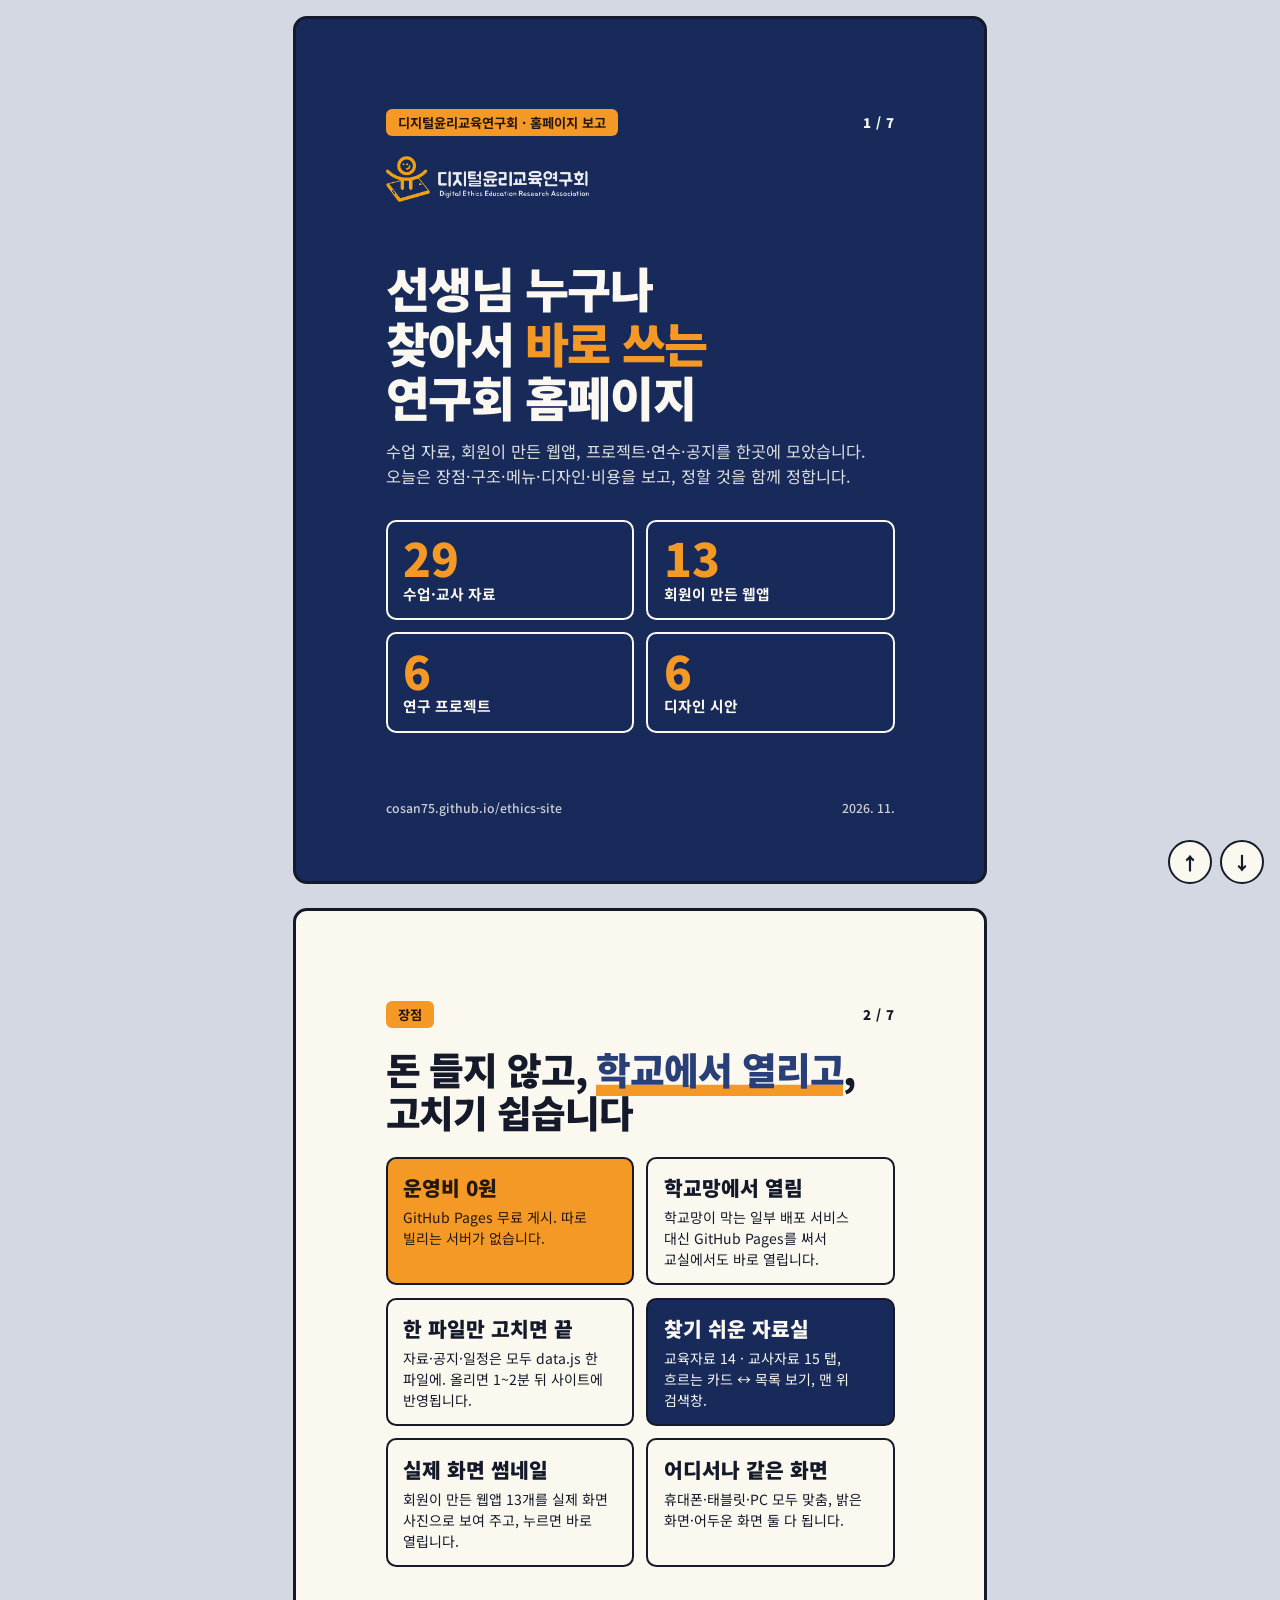
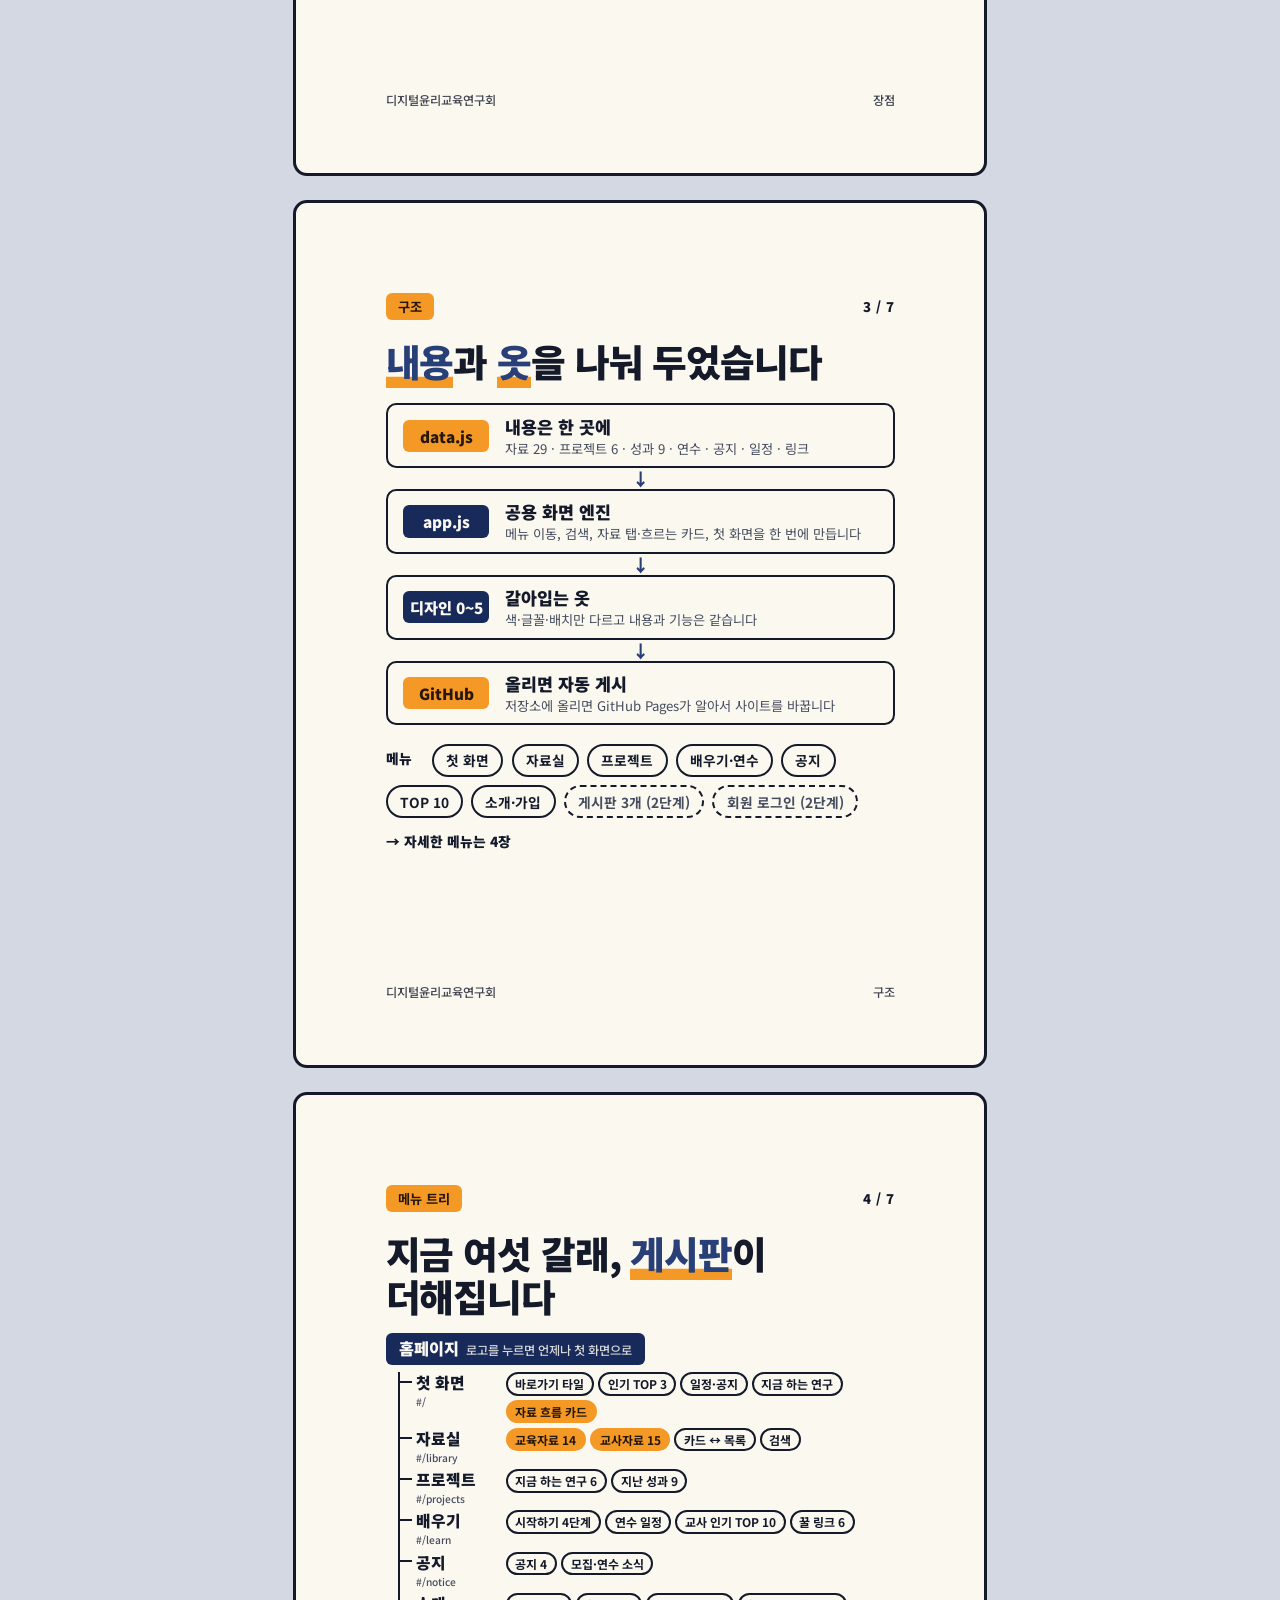
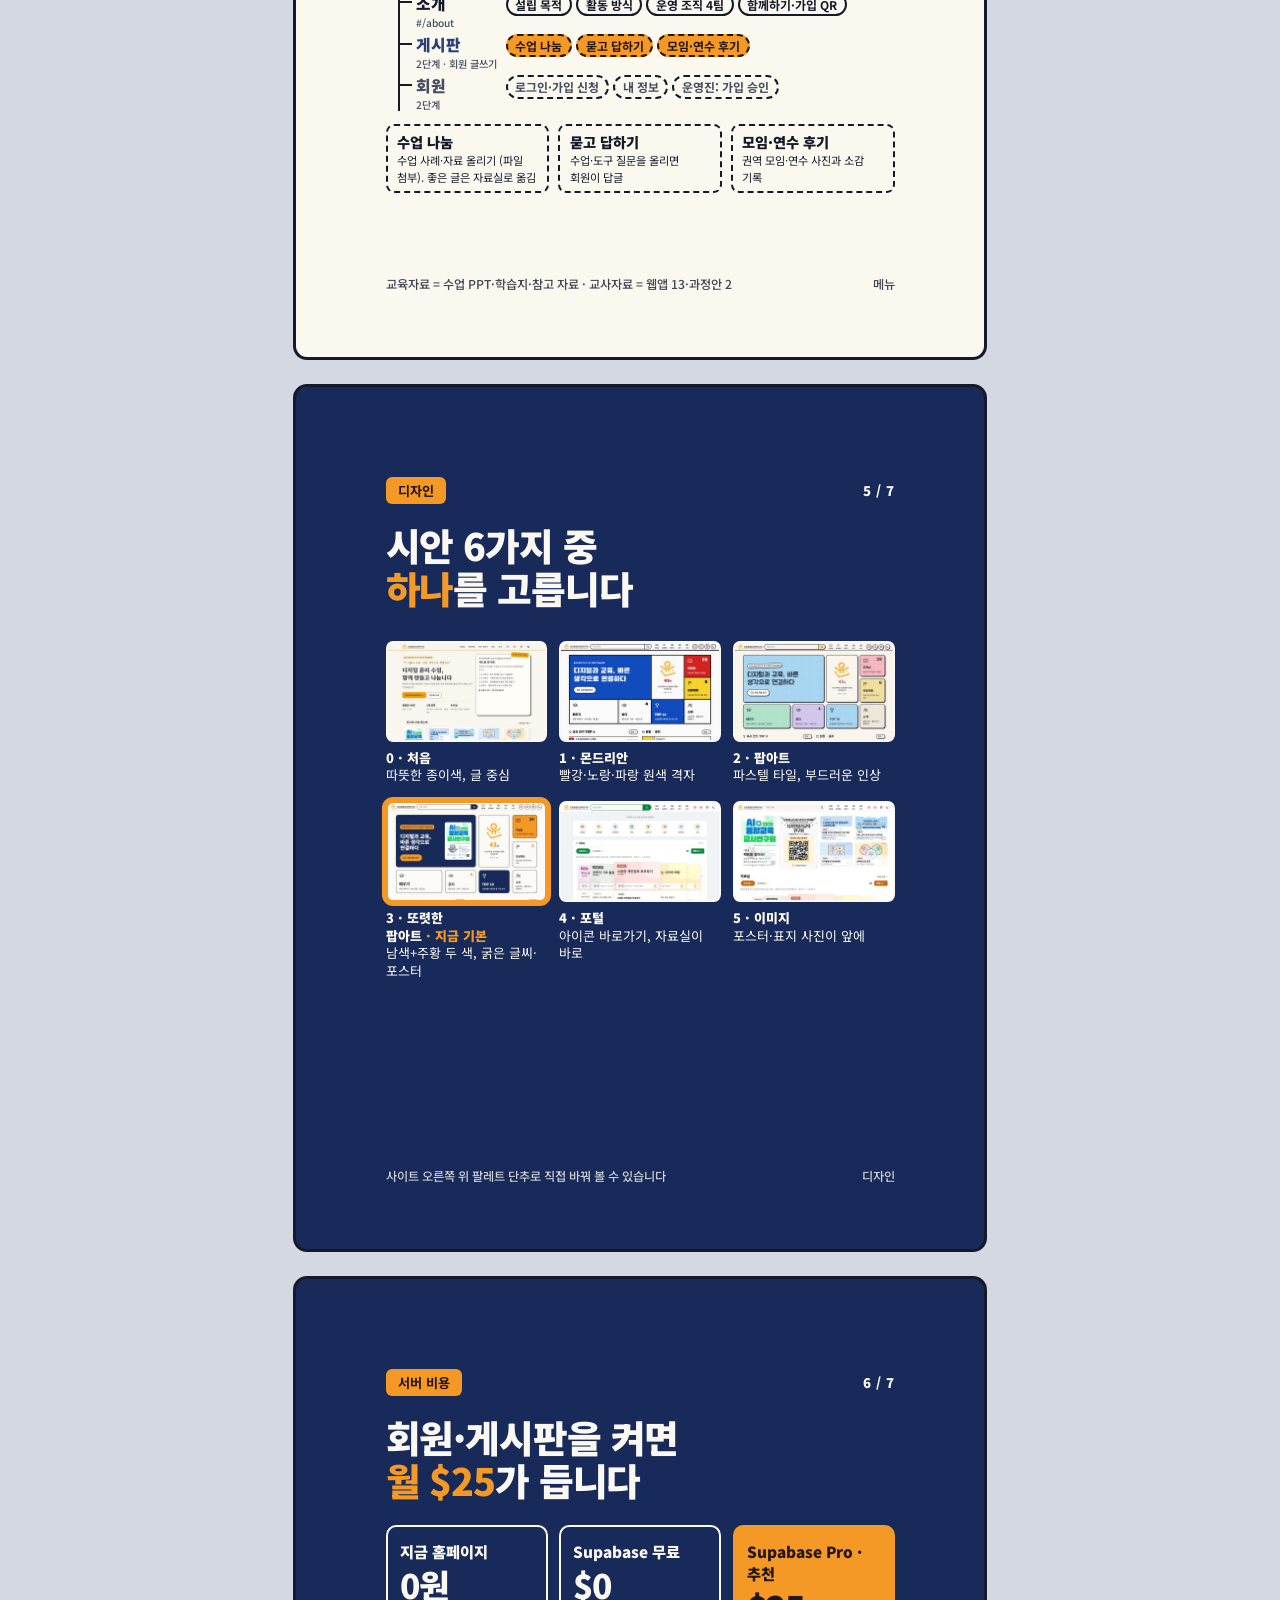
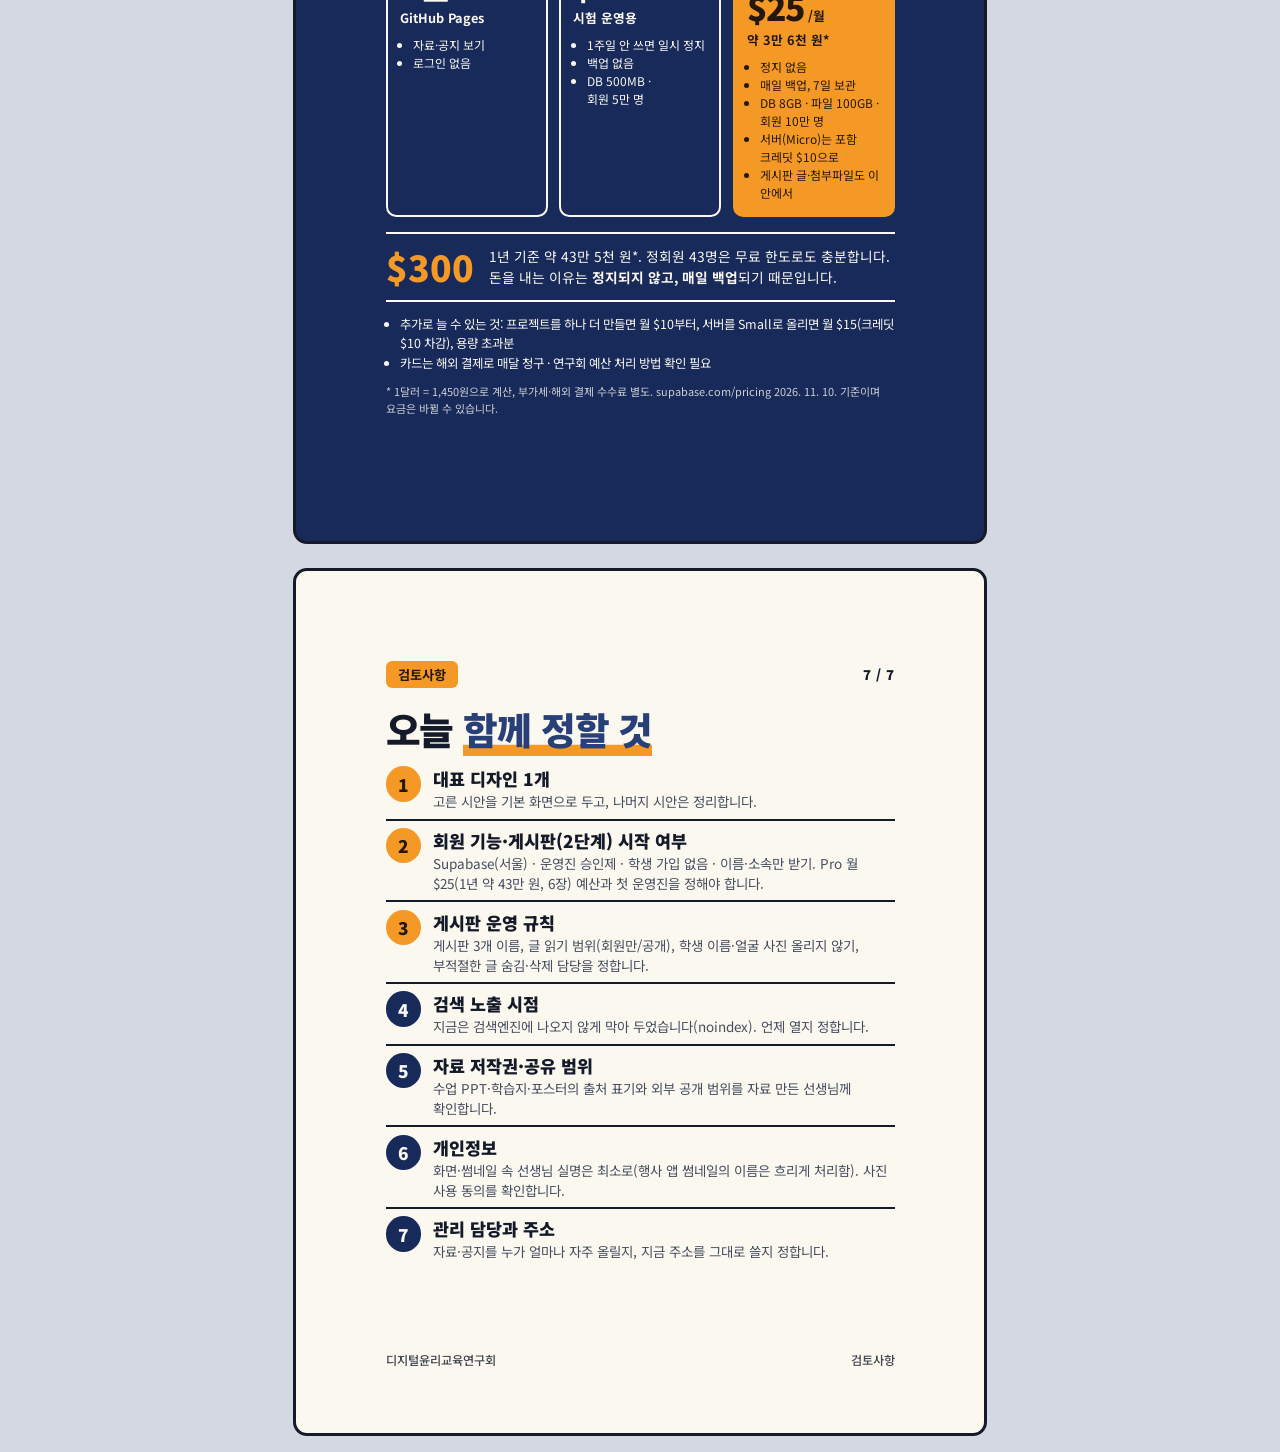
==== commit 306ad4fc: "docs(brief): 회원 게시판 3개(수업 나눔·묻고 답하기·모임 후기)를 메뉴 트리·비용·검토사항에 추가 Co-Authored-By: Claude Opus 5.5 <norep" ====
--- a/brief/index.html
+++ b/brief/index.html
@@ -48,11 +48,11 @@
 .pg { font-weight: 900; letter-spacing: 0.04em; }
 h1, h2 { margin: 0; font-weight: 900; letter-spacing: -0.03em; line-height: 1.14; }
 h1 { font-size: 9.4cqi; margin-top: auto; }
-h2 { font-size: 7.4cqi; margin-top: 5cqi; }
+h2 { font-size: 7.4cqi; margin-top: 4cqi; }
 h1 em, h2 em { font-style: normal; color: var(--orange); }
 .card:not(.navy) h2 em { color: var(--navy-2); box-shadow: inset 0 -2.2cqi 0 var(--orange); }
 .lede { font-size: 3.2cqi; line-height: 1.55; margin: 3cqi 0 0; opacity: 0.88; }
-.foot { margin-top: auto; padding-top: 3cqi; display: flex; justify-content: space-between; gap: 3cqi; font-size: 2.4cqi; font-weight: 500; opacity: 0.8; }
+.foot { margin-top: auto; padding-top: 1.6cqi; display: flex; justify-content: space-between; gap: 3cqi; font-size: 2.4cqi; font-weight: 500; opacity: 0.8; }
 
 /* 1 표지 */
 .stats { display: grid; grid-template-columns: repeat(2, minmax(0, 1fr)); gap: 2.4cqi; margin-top: 6cqi; }
@@ -71,16 +71,17 @@
 
 /* 3 구조 */
 .flow { display: grid; grid-template-columns: minmax(0, 1fr); margin-top: 4cqi; }
-.step { display: grid; grid-template-columns: 17cqi minmax(0, 1fr); align-items: center; gap: 3cqi; border: 0.5cqi solid var(--rule); border-radius: 2cqi; padding: 2cqi 3cqi; background: var(--paper); }
+.step { display: grid; grid-template-columns: 17cqi minmax(0, 1fr); align-items: center; gap: 3cqi; border: 0.5cqi solid var(--rule); border-radius: 2cqi; padding: 1.6cqi 3cqi; background: var(--paper); }
 .step code { font-family: var(--font); font-weight: 900; font-size: 3cqi; background: var(--navy); color: var(--on-navy); border-radius: 1.2cqi; padding: 1cqi 0; text-align: center; white-space: nowrap; }
 .step.hot code { background: var(--orange); color: var(--on-orange); }
 .step b { font-size: 3.4cqi; font-weight: 900; }
 .step span { display: block; font-size: 2.6cqi; color: var(--ink-2); line-height: 1.45; }
-.arrow { text-align: center; font-size: 3.4cqi; font-weight: 900; line-height: 1; padding: 0.8cqi 0; color: var(--navy-2); }
+.arrow { text-align: center; font-size: 3.4cqi; font-weight: 900; line-height: 1; padding: 0.4cqi 0; color: var(--navy-2); }
 .menu { margin-top: 3.6cqi; display: flex; flex-wrap: wrap; gap: 1.6cqi; }
 .menu span { border: 0.5cqi solid var(--rule); border-radius: 99px; padding: 0.9cqi 2.4cqi; font-size: 2.7cqi; font-weight: 700; white-space: nowrap; }
 .menu .lbl { border: 0; padding-left: 0; font-weight: 900; }
 .menu .later { border-style: dashed; color: var(--ink-2); }
+@container (max-width: 320px) { .menu .lbl:last-child { display: none; } .step span { font-size: 2.4cqi; } }
 
 /* 4 디자인 */
 .shots { display: grid; grid-template-columns: repeat(3, minmax(0, 1fr)); gap: 3.4cqi 2.4cqi; margin-top: 6cqi; }
@@ -92,8 +93,8 @@
 .shots .pick b::after { content: " · 지금 기본"; color: var(--orange); white-space: nowrap; }
 
 /* 5 검토사항 */
-.todo { list-style: none; margin: 4cqi 0 0; padding: 0; display: grid; gap: 1.8cqi; counter-reset: t; }
-.todo li { counter-increment: t; display: grid; grid-template-columns: 7cqi minmax(0, 1fr); gap: 2.4cqi; align-items: start; border-bottom: 0.4cqi solid var(--rule); padding-bottom: 1.8cqi; }
+.todo { list-style: none; margin: 3cqi 0 0; padding: 0; display: grid; gap: 1.4cqi; counter-reset: t; }
+.todo li { counter-increment: t; display: grid; grid-template-columns: 7cqi minmax(0, 1fr); gap: 2.4cqi; align-items: start; border-bottom: 0.4cqi solid var(--rule); padding-bottom: 1.4cqi; }
 .todo li:last-child { border-bottom: 0; }
 .todo li::before { content: counter(t); display: grid; place-items: center; width: 7cqi; height: 7cqi; border-radius: 50%; background: var(--navy); color: var(--on-navy); font-weight: 900; font-size: 3.4cqi; }
 .todo li.now::before { background: var(--orange); color: var(--on-orange); }
@@ -101,19 +102,24 @@
 .todo span { font-size: 2.65cqi; line-height: 1.5; color: var(--ink-2); display: block; }
 
 /* 메뉴 트리 */
-.tree { list-style: none; margin: 4cqi 0 0; padding: 0; font-size: 2.7cqi; line-height: 1.45; }
+.tree { list-style: none; margin: 3cqi 0 0; padding: 0; font-size: 2.7cqi; line-height: 1.45; }
 .tree .root { display: inline-block; background: var(--navy); color: var(--on-navy); font-weight: 900; font-size: 3.2cqi; border-radius: 1.2cqi; padding: 0.8cqi 2.6cqi; }
 .tree .root small { font-weight: 500; font-size: 2.4cqi; opacity: 0.85; margin-left: 1.4cqi; }
-.tree > li > ul { list-style: none; margin: 1.4cqi 0 0 2.4cqi; padding: 0 0 0 3.2cqi; border-left: 0.5cqi solid var(--rule); display: grid; gap: 1.5cqi; }
-.tree > li > ul > li { position: relative; display: grid; grid-template-columns: 20cqi minmax(0, 1fr); gap: 2cqi; align-items: baseline; }
+.tree > li > ul { list-style: none; margin: 1.4cqi 0 0 2.4cqi; padding: 0 0 0 3.2cqi; border-left: 0.5cqi solid var(--rule); display: grid; gap: 1cqi; }
+.tree > li > ul > li { position: relative; display: grid; grid-template-columns: 16cqi minmax(0, 1fr); gap: 1.6cqi; align-items: baseline; }
 .tree > li > ul > li::before { content: ""; position: absolute; left: -3.2cqi; top: 1.7cqi; width: 2.4cqi; border-top: 0.5cqi solid var(--rule); }
 .tree b { font-weight: 900; font-size: 3.1cqi; }
-.tree b code { font-family: var(--font); font-weight: 500; font-size: 2.1cqi; color: var(--ink-2); display: block; }
-.tree .leaf { display: flex; flex-wrap: wrap; gap: 1cqi; }
-.tree .leaf span { border: 0.4cqi solid var(--rule); border-radius: 99px; padding: 0.3cqi 1.8cqi; font-weight: 700; font-size: 2.45cqi; white-space: nowrap; }
+.tree b code { font-family: var(--font); font-weight: 500; font-size: 2cqi; color: var(--ink-2); display: block; line-height: 1.3; }
+.tree .leaf { display: flex; flex-wrap: wrap; gap: 0.8cqi; }
+.tree .leaf span { border: 0.4cqi solid var(--rule); border-radius: 99px; padding: 0.2cqi 1.5cqi; font-weight: 700; font-size: 2.35cqi; white-space: nowrap; }
 .tree .leaf span.o { background: var(--orange); color: var(--on-orange); border-color: var(--orange); }
 .tree .later b { color: var(--ink-2); }
 .tree .later .leaf span { color: var(--ink-2); border-style: dashed; }
+.tree .later.new b { color: var(--navy-2); }
+.tree .later.new .leaf span { color: var(--on-orange); background: var(--orange); border-color: var(--on-orange); }
+.boards { margin: 2.4cqi 0 0; display: grid; grid-template-columns: repeat(3, minmax(0, 1fr)); gap: 1.8cqi; }
+.boards div { border: 0.5cqi dashed var(--rule); border-radius: 1.6cqi; padding: 1.2cqi 1.8cqi; font-size: 2.2cqi; line-height: 1.45; }
+.boards b { display: block; font-size: 2.8cqi; font-weight: 900; }
 
 /* 비용 */
 .plans { display: grid; grid-template-columns: repeat(3, minmax(0, 1fr)); gap: 2.2cqi; margin-top: 4.5cqi; }
@@ -193,7 +199,7 @@
       <div class="step hot"><code>GitHub</code><div><b>올리면 자동 게시</b><span>저장소에 올리면 GitHub Pages가 알아서 사이트를 바꿉니다</span></div></div>
     </div>
     <div class="menu">
-      <span class="lbl">메뉴</span><span>첫 화면</span><span>자료실</span><span>프로젝트</span><span>배우기·연수</span><span>공지</span><span>TOP 10</span><span>소개·가입</span><span class="later">회원 로그인 (2단계)</span><span class="lbl">→ 자세한 메뉴는 4장</span>
+      <span class="lbl">메뉴</span><span>첫 화면</span><span>자료실</span><span>프로젝트</span><span>배우기·연수</span><span>공지</span><span>TOP 10</span><span>소개·가입</span><span class="later">게시판 3개 (2단계)</span><span class="later">회원 로그인 (2단계)</span><span class="lbl">→ 자세한 메뉴는 4장</span>
     </div>
     <div class="foot"><span>디지털윤리교육연구회</span><span>구조</span></div>
   </section>
@@ -201,7 +207,7 @@
   <!-- 4 메뉴 트리 -->
   <section class="card" id="c4" aria-label="4. 메뉴 트리">
     <div class="top"><span class="tag">메뉴 트리</span><span class="pg">4 / 7</span></div>
-    <h2>메뉴는 <em>여섯 갈래</em>입니다</h2>
+    <h2>지금 여섯 갈래, <em>게시판</em>이 더해집니다</h2>
     <ul class="tree">
       <li><span class="root">홈페이지<small>로고를 누르면 언제나 첫 화면으로</small></span>
         <ul>
@@ -211,10 +217,16 @@
           <li><b>배우기<code>#/learn</code></b><div class="leaf"><span>시작하기 4단계</span><span>연수 일정</span><span>교사 인기 TOP 10</span><span>꿀 링크 6</span></div></li>
           <li><b>공지<code>#/notice</code></b><div class="leaf"><span>공지 4</span><span>모집·연수 소식</span></div></li>
           <li><b>소개<code>#/about</code></b><div class="leaf"><span>설립 목적</span><span>활동 방식</span><span>운영 조직 4팀</span><span>함께하기·가입 QR</span></div></li>
+          <li class="later new"><b>게시판<code>2단계 · 회원 글쓰기</code></b><div class="leaf"><span>수업 나눔</span><span>묻고 답하기</span><span>모임·연수 후기</span></div></li>
           <li class="later"><b>회원<code>2단계</code></b><div class="leaf"><span>로그인·가입 신청</span><span>내 정보</span><span>운영진: 가입 승인</span></div></li>
         </ul>
       </li>
     </ul>
+    <div class="boards">
+      <div><b>수업 나눔</b>수업 사례·자료 올리기 (파일 첨부). 좋은 글은 자료실로 옮김</div>
+      <div><b>묻고 답하기</b>수업·도구 질문을 올리면 회원이 답글</div>
+      <div><b>모임·연수 후기</b>권역 모임·연수 사진과 소감 기록</div>
+    </div>
     <div class="foot"><span>교육자료 = 수업 PPT·학습지·참고 자료 · 교사자료 = 웹앱 13·과정안 2</span><span>메뉴</span></div>
   </section>
 
@@ -236,14 +248,14 @@
   <!-- 6 서버 비용 -->
   <section class="card navy" id="c6" aria-label="6. 회원 기능 서버 비용">
     <div class="top"><span class="tag">서버 비용</span><span class="pg">6 / 7</span></div>
-    <h2>회원 기능을 켜면<br><em>월 $25</em>가 듭니다</h2>
+    <h2>회원·게시판을 켜면<br><em>월 $25</em>가 듭니다</h2>
     <div class="plans">
       <div class="plan"><h3>지금 홈페이지</h3><div class="price">0원</div><div class="krw">GitHub Pages</div>
         <ul><li>자료·공지 보기</li><li>로그인 없음</li></ul></div>
       <div class="plan"><h3>Supabase 무료</h3><div class="price">$0</div><div class="krw">시험 운영용</div>
         <ul><li>1주일 안 쓰면 일시 정지</li><li>백업 없음</li><li>DB 500MB · 회원&nbsp;5만&nbsp;명</li></ul></div>
       <div class="plan rec"><h3>Supabase Pro · 추천</h3><div class="price">$25<small> /월</small></div><div class="krw">약 3만 6천 원*</div>
-        <ul><li>정지 없음</li><li>매일 백업, 7일 보관</li><li>DB 8GB · 파일 100GB · 회원&nbsp;10만&nbsp;명</li><li>서버(Micro)는 포함 크레딧 $10으로</li></ul></div>
+        <ul><li>정지 없음</li><li>매일 백업, 7일 보관</li><li>DB 8GB · 파일 100GB · 회원&nbsp;10만&nbsp;명</li><li>서버(Micro)는 포함 크레딧 $10으로</li><li>게시판 글·첨부파일도 이 안에서</li></ul></div>
     </div>
     <div class="year"><b>$300</b><span>1년 기준 약 43만 5천 원*. 정회원 43명은 무료 한도로도 충분합니다. 돈을 내는 이유는 <strong>정지되지 않고, 매일 백업</strong>되기 때문입니다.</span></div>
     <ul class="extra">
@@ -259,7 +271,8 @@
     <h2>오늘 <em>함께 정할 것</em></h2>
     <ol class="todo">
       <li class="now"><div><b>대표 디자인 1개</b><span>고른 시안을 기본 화면으로 두고, 나머지 시안은 정리합니다.</span></div></li>
-      <li class="now"><div><b>회원 기능(2단계) 시작 여부</b><span>Supabase(서울) · 운영진 승인제 · 학생 가입 없음 · 이름·소속만 받기. Pro 월 $25(1년 약 43만 원, 6장) 예산과 첫 운영진을 정해야 합니다.</span></div></li>
+      <li class="now"><div><b>회원 기능·게시판(2단계) 시작 여부</b><span>Supabase(서울) · 운영진 승인제 · 학생 가입 없음 · 이름·소속만 받기. Pro 월 $25(1년 약 43만 원, 6장) 예산과 첫 운영진을 정해야 합니다.</span></div></li>
+      <li class="now"><div><b>게시판 운영 규칙</b><span>게시판 3개 이름, 글 읽기 범위(회원만/공개), 학생 이름·얼굴 사진 올리지 않기, 부적절한 글 숨김·삭제 담당을 정합니다.</span></div></li>
       <li><div><b>검색 노출 시점</b><span>지금은 검색엔진에 나오지 않게 막아 두었습니다(noindex). 언제 열지 정합니다.</span></div></li>
       <li><div><b>자료 저작권·공유 범위</b><span>수업 PPT·학습지·포스터의 출처 표기와 외부 공개 범위를 자료 만든 선생님께 확인합니다.</span></div></li>
       <li><div><b>개인정보</b><span>화면·썸네일 속 선생님 실명은 최소로(행사 앱 썸네일의 이름은 흐리게 처리함). 사진 사용 동의를 확인합니다.</span></div></li>
